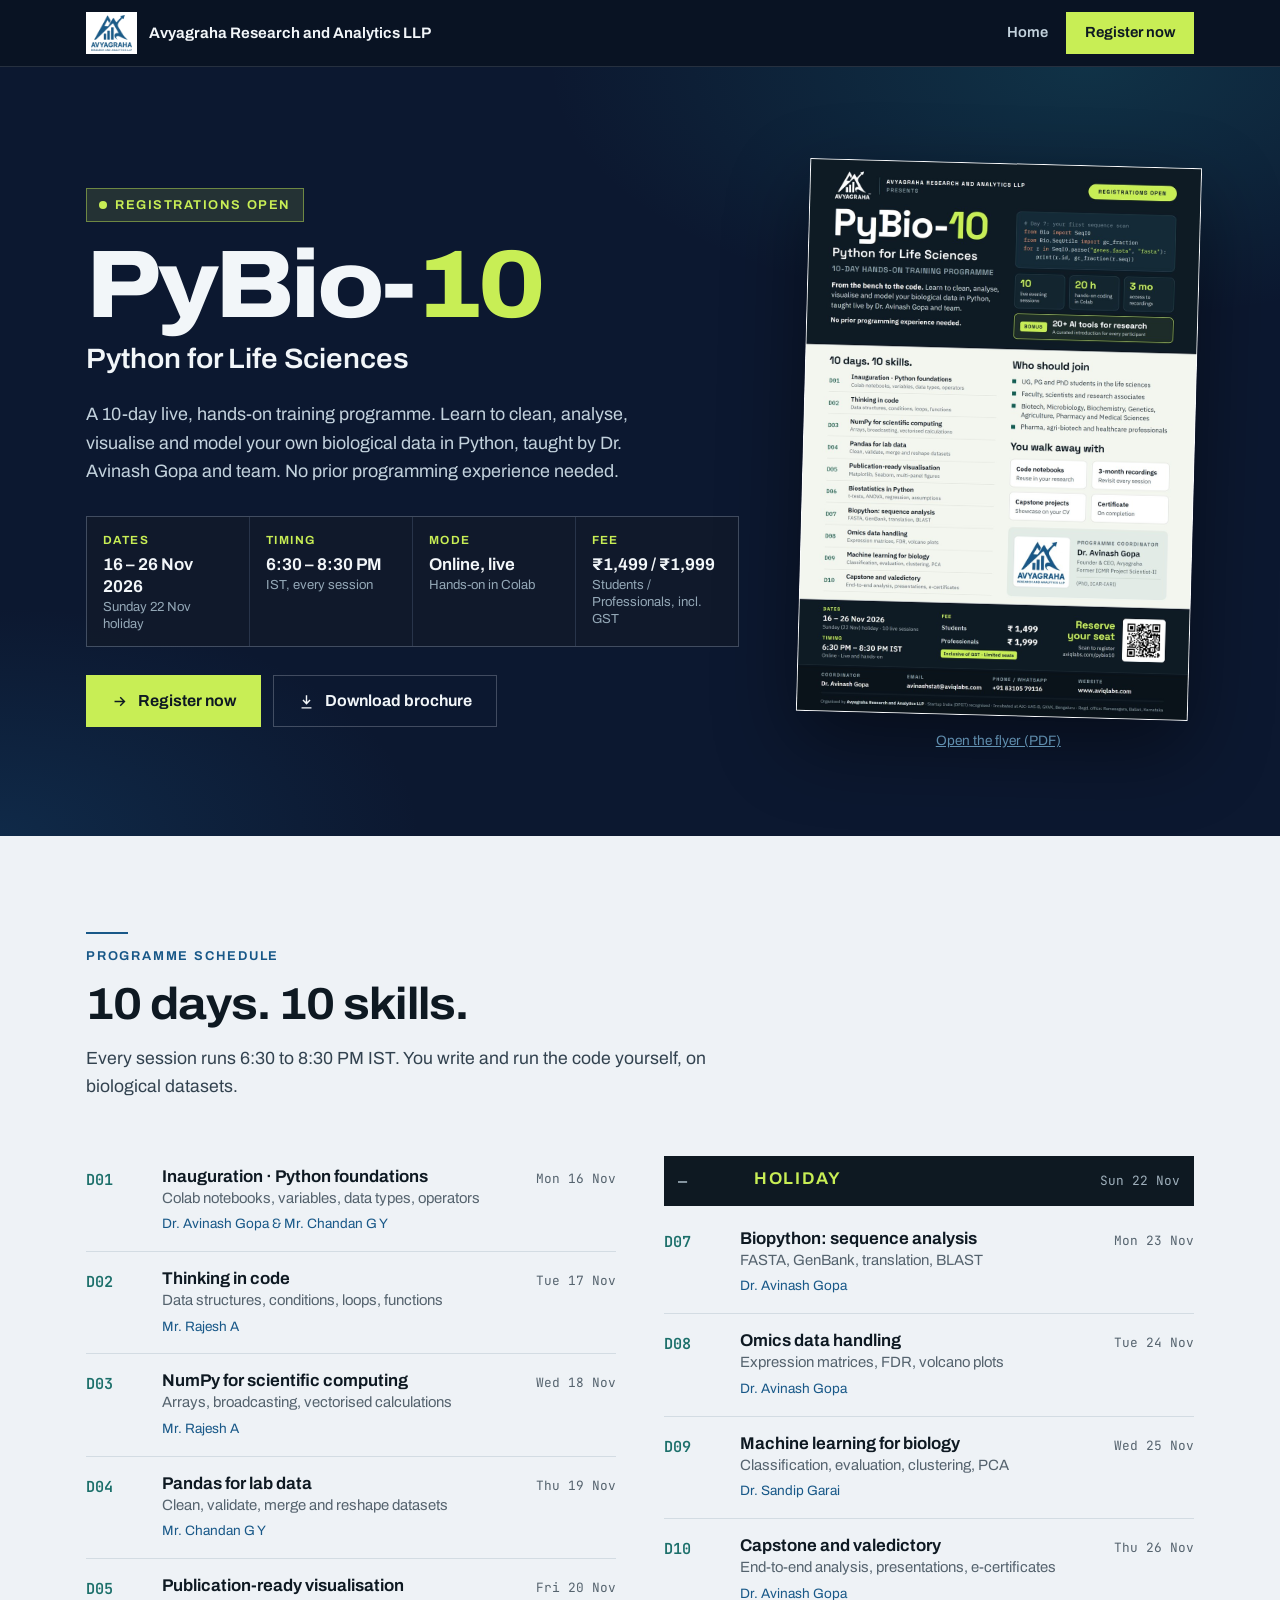
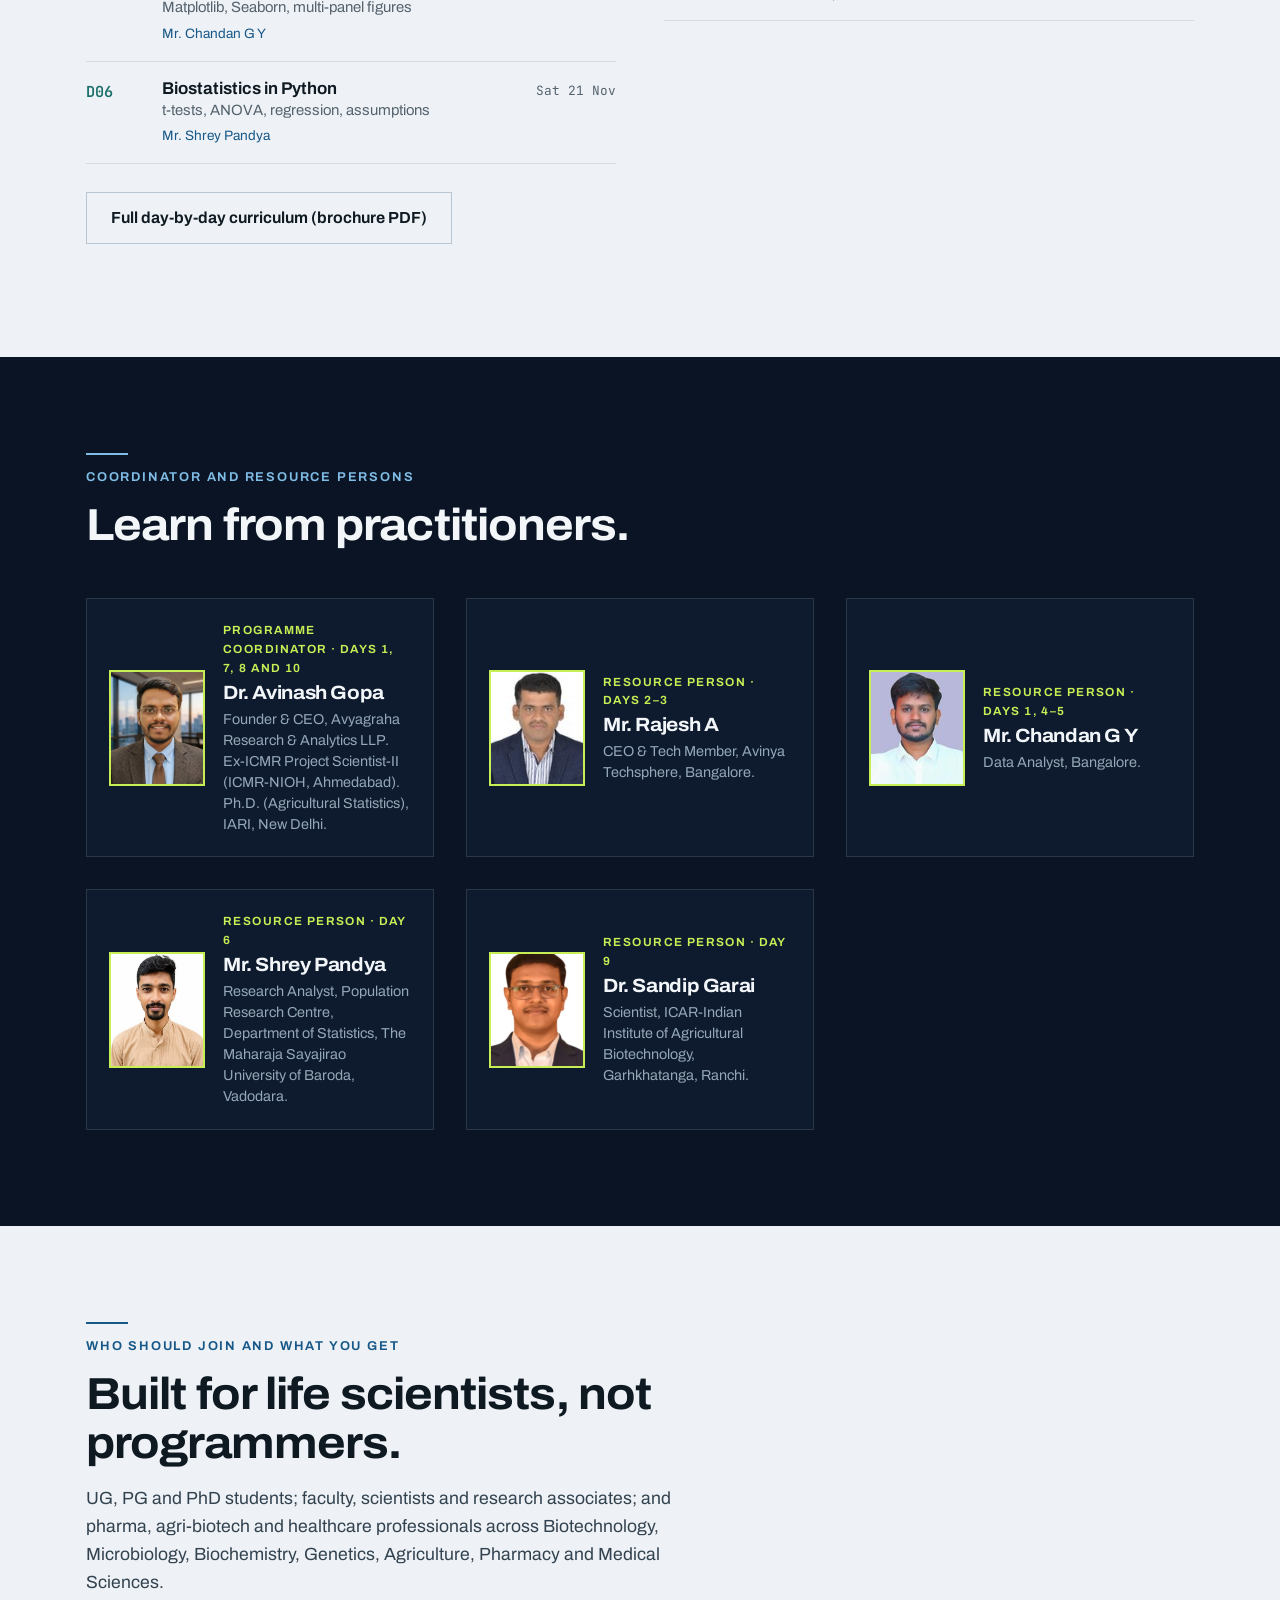
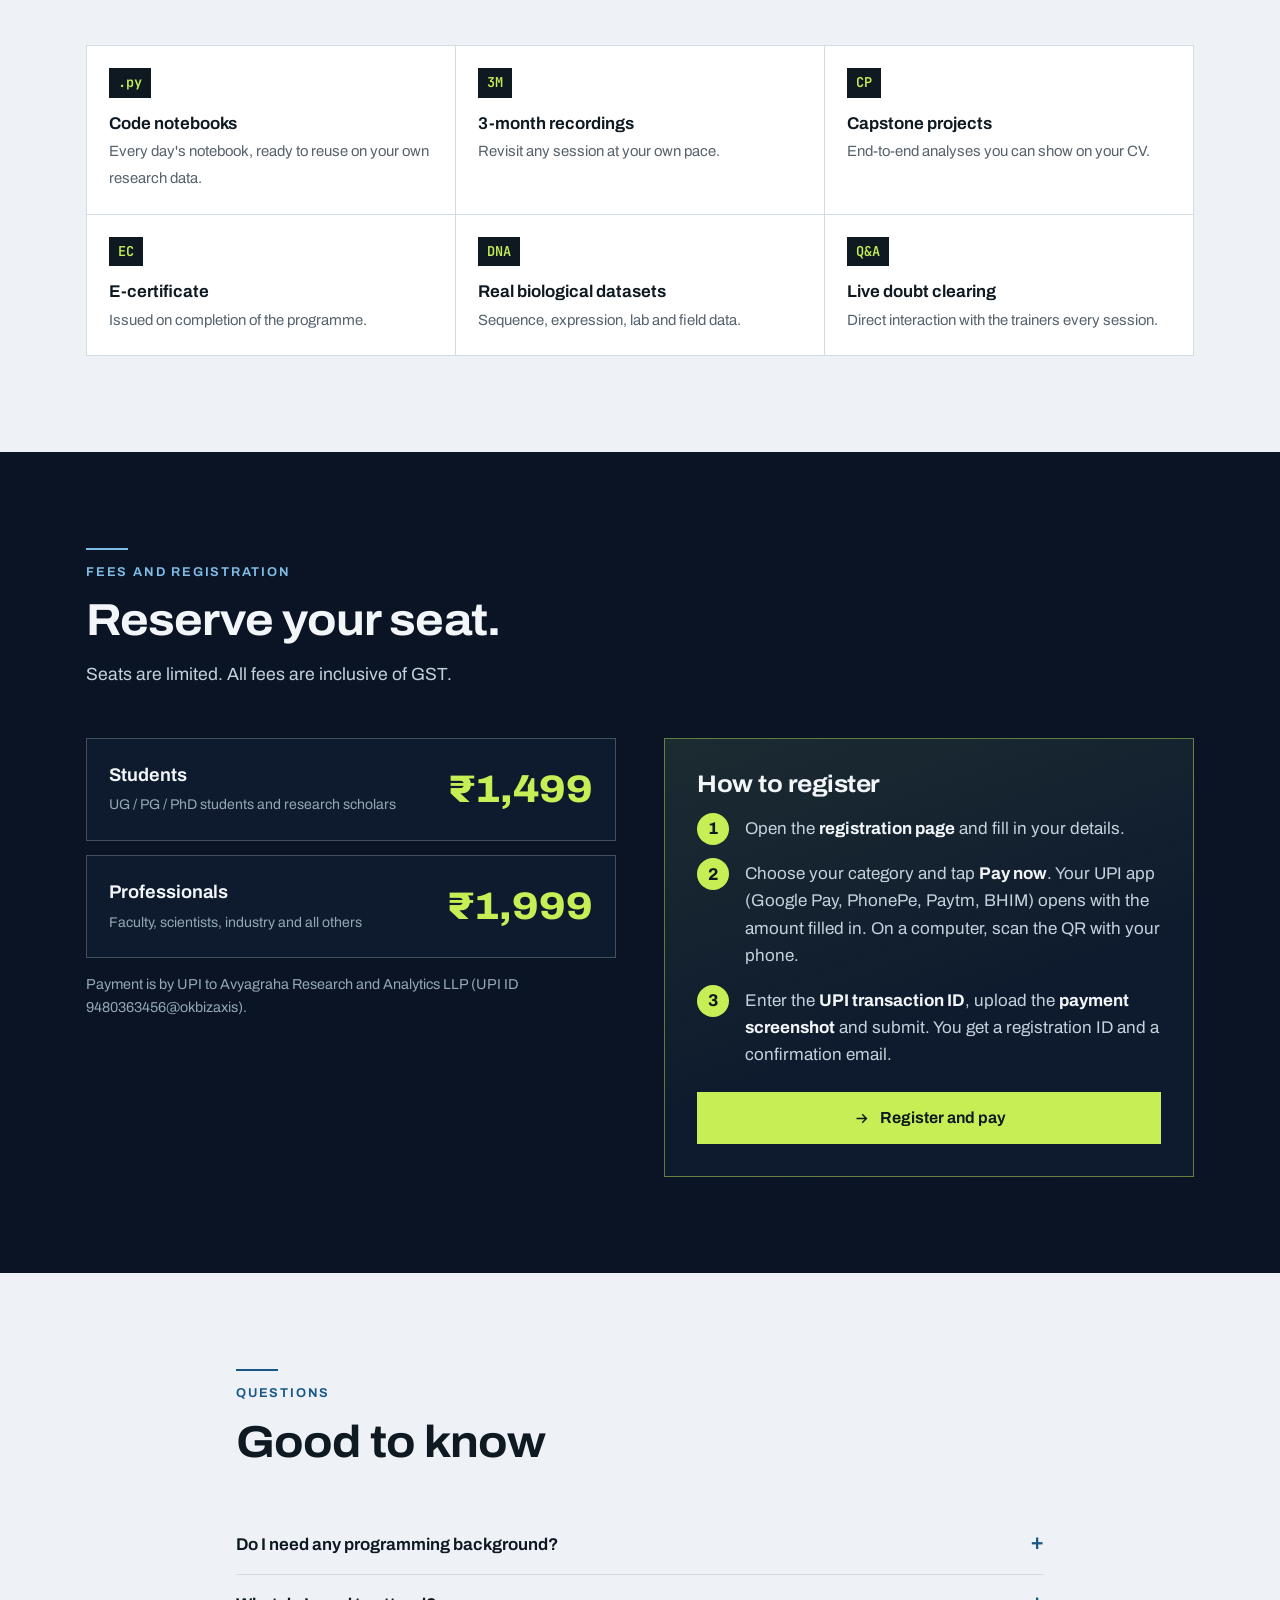
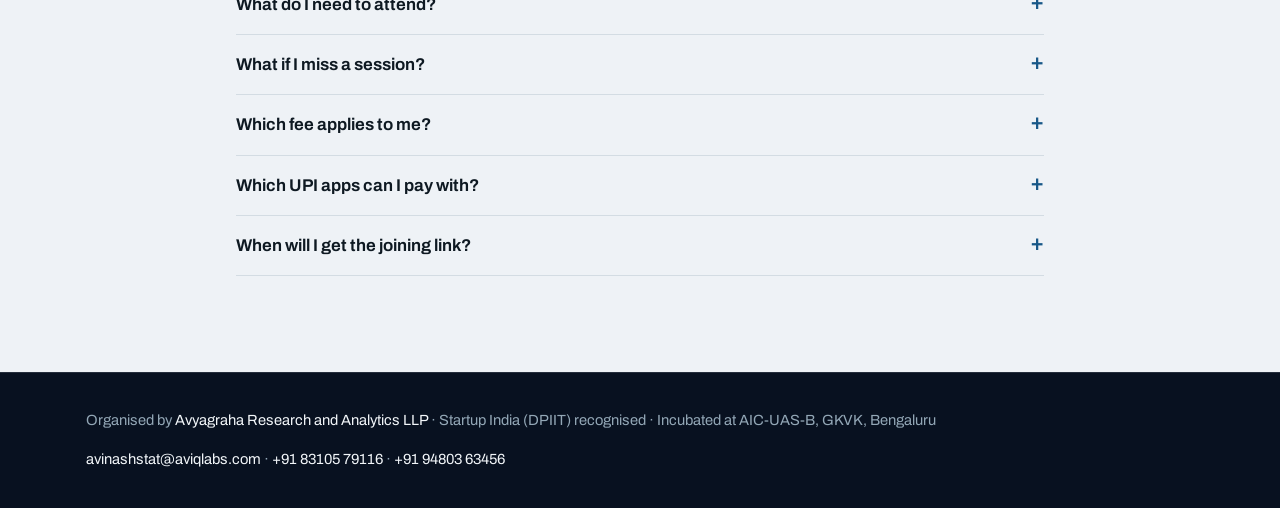
==== pybio10/index.html @ b47d22b4 "PyBio-10: Day 6 Shrey Pandya and Day 9 Sandip Garai as sole resource persons Co-Authored-By: Claude " ====
<!DOCTYPE html>
<html lang="en">
<head>
<meta charset="UTF-8">
<meta name="viewport" content="width=device-width, initial-scale=1.0">
<title>PyBio-10: Python for Life Sciences | Avyagraha Research and Analytics LLP</title>
<meta name="description" content="PyBio-10: a 10-day live, hands-on online training in Python for life sciences. 16 to 26 November 2026, 6:30 to 8:30 PM IST. Students Rs. 1,499, professionals Rs. 1,999, inclusive of GST.">
<link rel="canonical" href="https://aviqlabs.com/pybio10/">
<meta property="og:type" content="website">
<meta property="og:url" content="https://aviqlabs.com/pybio10/">
<meta property="og:title" content="PyBio-10: Python for Life Sciences, 16 to 26 Nov 2026">
<meta property="og:description" content="10-day live, hands-on Python training for life scientists. No prior coding needed. Registrations open.">
<meta property="og:image" content="https://aviqlabs.com/images/pybio10-brochure.jpg">
<meta name="twitter:card" content="summary_large_image">
<meta name="theme-color" content="#0A1424">
<link rel="icon" href="../images/img01.png" type="image/png">
<link rel="preconnect" href="https://fonts.googleapis.com">
<link rel="preconnect" href="https://fonts.gstatic.com" crossorigin>
<link href="https://fonts.googleapis.com/css2?family=Archivo:wdth,wght@62..125,100..900&family=JetBrains+Mono:wght@400;600&display=swap" rel="stylesheet">
<script type="application/ld+json">
{"@context":"https://schema.org","@type":"Course","name":"PyBio-10: Python for Life Sciences",
"description":"10-day live, hands-on online training in Python for life sciences: NumPy, Pandas, plotting, biostatistics, Biopython, omics data and machine learning.",
"provider":{"@type":"Organization","name":"Avyagraha Research and Analytics LLP","sameAs":"https://aviqlabs.com/"},
"hasCourseInstance":{"@type":"CourseInstance","courseMode":"online","startDate":"2026-11-16","endDate":"2026-11-26",
"offers":[{"@type":"Offer","name":"Students","price":"1499","priceCurrency":"INR"},{"@type":"Offer","name":"Professionals","price":"1999","priceCurrency":"INR"}]}}
</script>
<style>
:root{
  --bg:#0A1424;--raised:#0E1B2E;--band:#081120;--deep:#0C1830;
  --fg:#F2F6F9;--body:#C3D2DD;--muted:#93A7B6;
  --lift:#EEF2F6;--on-lift:#0E1922;--on-lift-body:#32424F;--on-lift-muted:#55636E;
  --accent:#7FBCE6;--solid:#185888;--solid-hi:#2277B4;
  --lime:#C8EE55;--cy:#5ECFCE;
  --rule:rgba(232,239,244,.13);--rule-strong:rgba(232,239,244,.24);
  --font:'Archivo',system-ui,-apple-system,'Segoe UI',sans-serif;
  --mono:'JetBrains Mono',ui-monospace,Consolas,monospace;
  --maxw:1160px;--gutter:clamp(16px,3vw,26px);
}
*{box-sizing:border-box}
html{scroll-behavior:smooth;-webkit-text-size-adjust:100%}
body{margin:0;background:var(--bg);color:var(--body);font-family:var(--font);font-size:1.0625rem;line-height:1.6;overflow-x:hidden}
img{max-width:100%;height:auto;display:block}
.hero-grid>*,.reg-grid>*,.sched>*,.people>*,.take>*{min-width:0}
a{color:var(--accent)}
h1,h2,h3{color:var(--fg);margin:0;font-variation-settings:'wdth' 108,'wght' 700;letter-spacing:-.02em;line-height:1.1}
.wrap{max-width:var(--maxw);margin:0 auto;padding:0 var(--gutter)}
.kick{display:block;position:relative;padding-top:14px;margin-bottom:14px;font-size:.8rem;letter-spacing:.14em;text-transform:uppercase;color:var(--accent);font-variation-settings:'wdth' 100,'wght' 650}
.kick::before{content:"";position:absolute;left:0;top:0;width:42px;height:2px;background:var(--accent)}
.btn{display:inline-flex;align-items:center;justify-content:center;gap:10px;min-height:48px;padding:12px 24px;border:1.5px solid transparent;font:inherit;font-size:1rem;font-variation-settings:'wdth' 100,'wght' 650;text-decoration:none;cursor:pointer;transition:background .18s,border-color .18s,transform .16s}
.btn:active{transform:scale(.98)}
.btn svg{width:17px;height:17px;flex:none}
.btn-reg{background:var(--lime);color:#0E1922;border-color:var(--lime)}
.btn-reg:hover{background:#d8f77a;border-color:#d8f77a}
.btn-line{border-color:var(--rule-strong);color:var(--fg);background:transparent}
.btn-line:hover{border-color:var(--fg);background:var(--band)}
.lift .btn-line{border-color:#B9C6D1;color:var(--on-lift)}
.lift .btn-line:hover{border-color:var(--on-lift);background:#fff}

/* header */
header.site{position:sticky;top:0;z-index:20;background:rgba(10,20,36,.92);backdrop-filter:blur(10px);border-bottom:1px solid var(--rule)}
.nav{display:flex;align-items:center;justify-content:space-between;gap:16px;min-height:66px}
.brand{display:flex;align-items:center;gap:12px;text-decoration:none;color:var(--fg);font-variation-settings:'wdth' 100,'wght' 650;font-size:.95rem}
.brand img{height:42px;width:auto;background:#fff;padding:3px 5px}
.brand span{display:none}
@media(min-width:640px){.brand span{display:inline}}
.nav .btn{min-height:40px;padding:8px 18px;font-size:.92rem}
.hdr-r{display:flex;align-items:center;gap:18px}
.home{color:var(--body);text-decoration:none;font-size:.92rem;font-variation-settings:'wght' 600;padding:10px 0}
.home:hover{color:var(--fg)}

/* hero */
.hero{position:relative;padding:clamp(48px,8vw,96px) 0 clamp(48px,7vw,84px);background:
  radial-gradient(900px 420px at 85% 0%,rgba(30,143,151,.22),transparent 60%),
  radial-gradient(700px 380px at 0% 100%,rgba(24,88,136,.28),transparent 60%),var(--deep);overflow:hidden}
.hero-grid{display:grid;grid-template-columns:1.25fr .75fr;gap:clamp(28px,5vw,64px);align-items:center}
.badge{display:inline-flex;align-items:center;gap:8px;background:rgba(200,238,85,.12);border:1px solid rgba(200,238,85,.45);color:var(--lime);font-size:.8rem;letter-spacing:.12em;text-transform:uppercase;padding:6px 12px;font-variation-settings:'wdth' 100,'wght' 650}
.badge i{width:8px;height:8px;border-radius:50%;background:var(--lime);box-shadow:0 0 0 0 rgba(200,238,85,.6);animation:pulse 2s infinite}
@keyframes pulse{70%{box-shadow:0 0 0 10px rgba(200,238,85,0)}100%{box-shadow:0 0 0 0 rgba(200,238,85,0)}}
.hero h1{font-size:clamp(3rem,9vw,6rem);margin:18px 0 6px;font-variation-settings:'wdth' 112,'wght' 800;letter-spacing:-.035em;line-height:.95}
.hero h1 span{color:var(--lime)}
.hero .sub{font-size:clamp(1.3rem,2.6vw,1.75rem);color:var(--fg);font-variation-settings:'wdth' 104,'wght' 600}
.hero .lead{max-width:56ch;margin:18px 0 0;font-size:1.12rem}
.facts{display:grid;grid-template-columns:repeat(4,minmax(0,1fr));gap:1px;background:var(--rule);border:1px solid var(--rule);margin:30px 0 28px}
.facts div{background:rgba(8,17,32,.75);padding:14px 16px}
.facts dt{font-size:.74rem;letter-spacing:.12em;text-transform:uppercase;color:var(--lime);font-variation-settings:'wdth' 100,'wght' 650}
.facts dd{margin:4px 0 0;color:var(--fg);font-variation-settings:'wdth' 100,'wght' 650;line-height:1.3}
.facts small{display:block;color:var(--muted);font-size:.82rem;font-variation-settings:'wght' 400}
.cta{display:flex;flex-wrap:wrap;gap:12px}
.flyer{border:1px solid var(--rule-strong);box-shadow:0 30px 80px rgba(0,0,0,.45);transform:rotate(1.5deg);background:#fff}
.flyer-cap{margin-top:14px;text-align:center;font-size:.85rem;color:var(--muted)}
.flyer-cap a{color:var(--accent)}

/* sections */
.sec{padding:clamp(56px,8vw,96px) 0}
.sec-head{max-width:62ch;margin-bottom:clamp(28px,4vw,48px)}
.sec-head h2{font-size:clamp(1.9rem,4vw,2.8rem)}
.sec-head p{margin:16px 0 0;font-size:1.1rem}
.lift{background:var(--lift);color:var(--on-lift-body)}
.lift h2,.lift h3{color:var(--on-lift)}
.lift .kick{color:#185888}.lift .kick::before{background:#185888}

/* schedule */
.sched{display:grid;grid-template-columns:repeat(2,minmax(0,1fr));gap:0 clamp(20px,4vw,48px)}
.day{display:grid;grid-template-columns:62px 1fr auto;gap:14px;align-items:start;padding:16px 0;border-bottom:1px solid #D3DCE3}
.day .d{font-family:var(--mono);font-weight:600;color:#1B6F6A;font-size:.95rem;padding-top:2px}
.day b{display:block;color:var(--on-lift);font-variation-settings:'wdth' 100,'wght' 650;line-height:1.3}
.day span{display:block;font-size:.93rem;color:var(--on-lift-muted);line-height:1.45}
.day em{font-style:normal;font-size:.85rem;color:#185888;margin-top:4px;display:block}
.day time{font-family:var(--mono);font-size:.8rem;color:var(--on-lift-muted);white-space:nowrap;padding-top:3px}
.day.hol{grid-template-columns:62px 1fr auto;background:var(--on-lift);color:#fff;padding:12px 14px;border:0;margin:6px 0}
.day.hol b{color:var(--lime);letter-spacing:.1em}
.day.hol .d,.day.hol time{color:#9fb0bc}

/* trainers */
.people{display:grid;grid-template-columns:repeat(3,minmax(0,1fr));gap:clamp(18px,3vw,32px)}
.person{background:var(--raised);border:1px solid var(--rule);padding:22px;display:grid;grid-template-columns:96px 1fr;gap:18px;align-items:center}
.person img{width:96px;height:116px !important;object-fit:cover;border:2px solid var(--lime)}
.person .role{font-size:.74rem;letter-spacing:.12em;text-transform:uppercase;color:var(--lime);font-variation-settings:'wdth' 100,'wght' 650}
.person h3{font-size:1.2rem;margin:4px 0 6px}
.person p{margin:0;font-size:.9rem;color:var(--muted);line-height:1.45}

/* outcomes */
.take{display:grid;grid-template-columns:repeat(3,minmax(0,1fr));gap:1px;background:#D3DCE3;border:1px solid #D3DCE3}
.tk{background:#fff;padding:22px}
.tk .ic{font-family:var(--mono);font-weight:600;font-size:.85rem;color:var(--lime);background:var(--on-lift);display:inline-block;padding:4px 9px;margin-bottom:12px}
.tk b{display:block;color:var(--on-lift);font-variation-settings:'wdth' 100,'wght' 650}
.tk span{font-size:.93rem;color:var(--on-lift-muted)}

/* fees + register */
.reg-grid{display:grid;grid-template-columns:1fr 1fr;gap:clamp(24px,4vw,48px);align-items:start}
.fee{display:flex;justify-content:space-between;align-items:center;gap:16px;border:1px solid var(--rule-strong);background:var(--raised);padding:20px 22px;margin-bottom:14px}
.fee b{display:block;color:var(--fg);font-size:1.15rem;font-variation-settings:'wdth' 100,'wght' 650}
.fee small{color:var(--muted);font-size:.88rem}
.fee .amt{font-size:clamp(1.8rem,4vw,2.4rem);color:var(--lime);font-variation-settings:'wdth' 110,'wght' 800;white-space:nowrap}
.note{font-size:.9rem;color:var(--muted)}
ol.steps{list-style:none;counter-reset:s;margin:0;padding:0}
ol.steps li{counter-increment:s;position:relative;padding:0 0 18px 48px;color:var(--body)}
ol.steps li::before{content:counter(s);position:absolute;left:0;top:-2px;width:32px;height:32px;border-radius:50%;background:var(--lime);color:#0E1922;display:flex;align-items:center;justify-content:center;font-variation-settings:'wdth' 100,'wght' 750}
ol.steps b{color:var(--fg)}
.reg-box{border:1px solid rgba(200,238,85,.45);background:linear-gradient(160deg,rgba(200,238,85,.08),transparent 60%),var(--raised);padding:clamp(22px,3vw,32px)}
.reg-box h3{font-size:1.5rem;margin-bottom:18px}
.reg-box .btn{width:100%;margin-top:6px}

/* faq */
.faq details{border-bottom:1px solid #D3DCE3;padding:16px 0}
.faq summary{cursor:pointer;color:var(--on-lift);font-variation-settings:'wdth' 100,'wght' 650;list-style:none;display:flex;justify-content:space-between;gap:16px}
.faq summary::after{content:"+";font-size:1.4rem;line-height:1;color:#185888}
.faq details[open] summary::after{content:"–"}
.faq p{margin:10px 0 0}

/* footer */
footer{background:var(--band);border-top:1px solid var(--rule);padding:36px 0;font-size:.92rem;color:var(--muted)}
.foot{display:flex;flex-wrap:wrap;justify-content:space-between;gap:16px}
footer a{color:var(--fg);text-decoration:none}

/* sticky mobile register bar */
.mbar{position:fixed;left:0;right:0;bottom:0;z-index:30;display:none;padding:10px 16px calc(10px + env(safe-area-inset-bottom));background:rgba(8,17,32,.96);border-top:1px solid var(--rule)}
.mbar .btn{width:100%}

@media(max-width:900px){
  .hero-grid,.reg-grid{grid-template-columns:1fr}
  .flyer{max-width:340px;margin:0 auto;transform:none}
  .facts{grid-template-columns:repeat(2,minmax(0,1fr))}
  .sched{grid-template-columns:1fr}
  .people{grid-template-columns:1fr}
  .take{grid-template-columns:1fr 1fr}
  .mbar{display:block}
  body{padding-bottom:76px}
}
@media(max-width:520px){
  .take{grid-template-columns:1fr}
  .day{grid-template-columns:48px 1fr}
  .day time{grid-column:2;padding-top:0}
  .person{grid-template-columns:80px 1fr}
  .person img{width:80px;height:96px !important}
  .nav .btn{display:none}
}
@media(prefers-reduced-motion:reduce){.badge i{animation:none}html{scroll-behavior:auto}}
</style>
</head>
<body>

<header class="site">
  <div class="wrap nav">
    <a class="brand" href="../"><img src="../images/img01.png" width="204" height="180" alt="Avyagraha logo"><span>Avyagraha Research and Analytics LLP</span></a>
    <div class="hdr-r"><a class="home" href="../">Home</a><a class="btn btn-reg" href="register/">Register now</a></div>
  </div>
</header>

<main>
<section class="hero">
  <div class="wrap hero-grid">
    <div>
      <span class="badge"><i></i>Registrations open</span>
      <h1>PyBio-<span>10</span></h1>
      <div class="sub">Python for Life Sciences</div>
      <p class="lead">A 10-day live, hands-on training programme. Learn to clean, analyse, visualise and model your own biological data in Python, taught by Dr. Avinash Gopa and team. No prior programming experience needed.</p>
      <dl class="facts">
        <div><dt>Dates</dt><dd>16 – 26 Nov 2026<small>Sunday 22 Nov holiday</small></dd></div>
        <div><dt>Timing</dt><dd>6:30 – 8:30 PM<small>IST, every session</small></dd></div>
        <div><dt>Mode</dt><dd>Online, live<small>Hands-on in Colab</small></dd></div>
        <div><dt>Fee</dt><dd>₹1,499 / ₹1,999<small>Students / Professionals, incl. GST</small></dd></div>
      </dl>
      <div class="cta">
        <a class="btn btn-reg" href="register/"><svg viewBox="0 0 24 24" fill="none" stroke="currentColor" stroke-width="2"><path d="M5 12h14M13 6l6 6-6 6"/></svg>Register now</a>
        <a class="btn btn-line" href="PyBio-10-Brochure.pdf" download="PyBio-10-Brochure.pdf" type="application/pdf"><svg viewBox="0 0 24 24" fill="none" stroke="currentColor" stroke-width="2"><path d="M12 3v12M7 10l5 5 5-5M5 21h14"/></svg>Download brochure</a>
      </div>
    </div>
    <div>
      <a href="PyBio-10-Flyer.pdf" target="_blank" rel="noopener"><img class="flyer" src="flyer.jpg" width="1000" height="1414" alt="PyBio-10 flyer: Python for Life Sciences, 16 to 26 November 2026"></a>
      <div class="flyer-cap"><a href="PyBio-10-Flyer.pdf" target="_blank" rel="noopener">Open the flyer (PDF)</a></div>
    </div>
  </div>
</section>

<section class="sec lift" id="schedule">
  <div class="wrap">
    <div class="sec-head">
      <span class="kick">Programme schedule</span>
      <h2>10 days. 10 skills.</h2>
      <p>Every session runs 6:30 to 8:30 PM IST. You write and run the code yourself, on biological datasets.</p>
    </div>
    <div class="sched">
      <div>
        <div class="day"><div class="d">D01</div><div><b>Inauguration · Python foundations</b><span>Colab notebooks, variables, data types, operators</span><em>Dr. Avinash Gopa &amp; Mr. Chandan G Y</em></div><time>Mon 16 Nov</time></div>
        <div class="day"><div class="d">D02</div><div><b>Thinking in code</b><span>Data structures, conditions, loops, functions</span><em>Mr. Rajesh A</em></div><time>Tue 17 Nov</time></div>
        <div class="day"><div class="d">D03</div><div><b>NumPy for scientific computing</b><span>Arrays, broadcasting, vectorised calculations</span><em>Mr. Rajesh A</em></div><time>Wed 18 Nov</time></div>
        <div class="day"><div class="d">D04</div><div><b>Pandas for lab data</b><span>Clean, validate, merge and reshape datasets</span><em>Mr. Chandan G Y</em></div><time>Thu 19 Nov</time></div>
        <div class="day"><div class="d">D05</div><div><b>Publication-ready visualisation</b><span>Matplotlib, Seaborn, multi-panel figures</span><em>Mr. Chandan G Y</em></div><time>Fri 20 Nov</time></div>
        <div class="day"><div class="d">D06</div><div><b>Biostatistics in Python</b><span>t-tests, ANOVA, regression, assumptions</span><em>Mr. Shrey Pandya</em></div><time>Sat 21 Nov</time></div>
      </div>
      <div>
        <div class="day hol"><div class="d">—</div><div><b>HOLIDAY</b></div><time>Sun 22 Nov</time></div>
        <div class="day"><div class="d">D07</div><div><b>Biopython: sequence analysis</b><span>FASTA, GenBank, translation, BLAST</span><em>Dr. Avinash Gopa</em></div><time>Mon 23 Nov</time></div>
        <div class="day"><div class="d">D08</div><div><b>Omics data handling</b><span>Expression matrices, FDR, volcano plots</span><em>Dr. Avinash Gopa</em></div><time>Tue 24 Nov</time></div>
        <div class="day"><div class="d">D09</div><div><b>Machine learning for biology</b><span>Classification, evaluation, clustering, PCA</span><em>Dr. Sandip Garai</em></div><time>Wed 25 Nov</time></div>
        <div class="day"><div class="d">D10</div><div><b>Capstone and valedictory</b><span>End-to-end analysis, presentations, e-certificates</span><em>Dr. Avinash Gopa</em></div><time>Thu 26 Nov</time></div>
      </div>
    </div>
    <p style="margin-top:28px"><a class="btn btn-line" href="PyBio-10-Brochure.pdf" download="PyBio-10-Brochure.pdf" type="application/pdf">Full day-by-day curriculum (brochure PDF)</a></p>
  </div>
</section>

<section class="sec" id="trainers">
  <div class="wrap">
    <div class="sec-head">
      <span class="kick">Coordinator and resource persons</span>
      <h2>Learn from practitioners.</h2>
    </div>
    <div class="people">
      <div class="person"><img src="avinash.jpg" width="360" height="420" loading="lazy" alt="Dr. Avinash Gopa"><div><div class="role">Programme coordinator · Days 1, 7, 8 and 10</div><h3>Dr. Avinash Gopa</h3><p>Founder &amp; CEO, Avyagraha Research &amp; Analytics LLP. Ex-ICMR Project Scientist-II (ICMR-NIOH, Ahmedabad). Ph.D. (Agricultural Statistics), IARI, New Delhi.</p></div></div>
      <div class="person"><img src="rajesh.jpg" width="112" height="141" loading="lazy" alt="Mr. Rajesh A"><div><div class="role">Resource person · Days 2–3</div><h3>Mr. Rajesh A</h3><p>CEO &amp; Tech Member, Avinya Techsphere, Bangalore.</p></div></div>
      <div class="person"><img src="chandan.jpg" width="145" height="181" loading="lazy" alt="Mr. Chandan G Y"><div><div class="role">Resource person · Days 1, 4–5</div><h3>Mr. Chandan G Y</h3><p>Data Analyst, Bangalore.</p></div></div>
      <div class="person"><img src="shrey.jpg" width="360" height="464" loading="lazy" alt="Mr. Shrey Pandya"><div><div class="role">Resource person · Day 6</div><h3>Mr. Shrey Pandya</h3><p>Research Analyst, Population Research Centre, Department of Statistics, The Maharaja Sayajirao University of Baroda, Vadodara.</p></div></div>
      <div class="person"><img src="sandip.jpg" width="360" height="424" loading="lazy" alt="Dr. Sandip Garai"><div><div class="role">Resource person · Day 9</div><h3>Dr. Sandip Garai</h3><p>Scientist, ICAR-Indian Institute of Agricultural Biotechnology, Garhkhatanga, Ranchi.</p></div></div>
    </div>
  </div>
</section>

<section class="sec lift" id="outcomes">
  <div class="wrap">
    <div class="sec-head">
      <span class="kick">Who should join and what you get</span>
      <h2>Built for life scientists, not programmers.</h2>
      <p>UG, PG and PhD students; faculty, scientists and research associates; and pharma, agri-biotech and healthcare professionals across Biotechnology, Microbiology, Biochemistry, Genetics, Agriculture, Pharmacy and Medical Sciences.</p>
    </div>
    <div class="take">
      <div class="tk"><div class="ic">.py</div><b>Code notebooks</b><span>Every day's notebook, ready to reuse on your own research data.</span></div>
      <div class="tk"><div class="ic">3M</div><b>3-month recordings</b><span>Revisit any session at your own pace.</span></div>
      <div class="tk"><div class="ic">CP</div><b>Capstone projects</b><span>End-to-end analyses you can show on your CV.</span></div>
      <div class="tk"><div class="ic">EC</div><b>E-certificate</b><span>Issued on completion of the programme.</span></div>
      <div class="tk"><div class="ic">DNA</div><b>Real biological datasets</b><span>Sequence, expression, lab and field data.</span></div>
      <div class="tk"><div class="ic">Q&amp;A</div><b>Live doubt clearing</b><span>Direct interaction with the trainers every session.</span></div>
    </div>
  </div>
</section>

<section class="sec" id="register">
  <div class="wrap">
    <div class="sec-head">
      <span class="kick">Fees and registration</span>
      <h2>Reserve your seat.</h2>
      <p>Seats are limited. All fees are inclusive of GST.</p>
    </div>
    <div class="reg-grid">
      <div>
        <div class="fee"><div><b>Students</b><small>UG / PG / PhD students and research scholars</small></div><div class="amt">₹1,499</div></div>
        <div class="fee"><div><b>Professionals</b><small>Faculty, scientists, industry and all others</small></div><div class="amt">₹1,999</div></div>
        <p class="note">Payment is by UPI to Avyagraha Research and Analytics LLP (UPI ID 9480363456@okbizaxis).</p>
      </div>
      <div class="reg-box">
        <h3>How to register</h3>
        <ol class="steps">
          <li>Open the <b>registration page</b> and fill in your details.</li>
          <li>Choose your category and tap <b>Pay now</b>. Your UPI app (Google Pay, PhonePe, Paytm, BHIM) opens with the amount filled in. On a computer, scan the QR with your phone.</li>
          <li>Enter the <b>UPI transaction ID</b>, upload the <b>payment screenshot</b> and submit. You get a registration ID and a confirmation email.</li>
        </ol>
        <a class="btn btn-reg" href="register/"><svg viewBox="0 0 24 24" fill="none" stroke="currentColor" stroke-width="2"><path d="M5 12h14M13 6l6 6-6 6"/></svg>Register and pay</a>
              </div>
    </div>
  </div>
</section>

<section class="sec lift faq" id="faq">
  <div class="wrap" style="max-width:860px">
    <div class="sec-head"><span class="kick">Questions</span><h2>Good to know</h2></div>
    <details><summary>Do I need any programming background?</summary><p>No. The programme starts from the very basics and everything runs in the browser through Google Colab.</p></details>
    <details><summary>What do I need to attend?</summary><p>A laptop or desktop with a stable internet connection, and a Google account for Colab notebooks.</p></details>
    <details><summary>What if I miss a session?</summary><p>All sessions are recorded. Recordings stay available for 3 months after the programme.</p></details>
    <details><summary>Which fee applies to me?</summary><p>The student fee (₹1,499) applies to UG, PG and PhD students and research scholars. Faculty, scientists, industry and all other participants pay the professional fee (₹1,999). Both include GST.</p></details>
    <details><summary>Which UPI apps can I pay with?</summary><p>Any UPI app: Google Pay, PhonePe, Paytm, BHIM or your bank's app. On a phone, the Pay now button opens the app directly; on a computer, scan the QR code with your phone. You can also pay to UPI ID 9480363456@okbizaxis.</p></details>
    <details><summary>When will I get the joining link?</summary><p>Once your payment is verified, joining details are shared by email and WhatsApp before the programme begins on 16 November 2026.</p></details>
  </div>
</section>
</main>

<footer>
  <div class="wrap foot">
    <span>Organised by <a href="../">Avyagraha Research and Analytics LLP</a> · Startup India (DPIIT) recognised · Incubated at AIC-UAS-B, GKVK, Bengaluru</span>
    <span><a href="mailto:avinashstat@aviqlabs.com">avinashstat@aviqlabs.com</a> · <a href="tel:+918310579116">+91 83105 79116</a> · <a href="tel:+919480363456">+91 94803 63456</a></span>
  </div>
</footer>

<div class="mbar"><a class="btn btn-reg" href="register/">Register now · from ₹1,499</a></div>

</body>
</html>
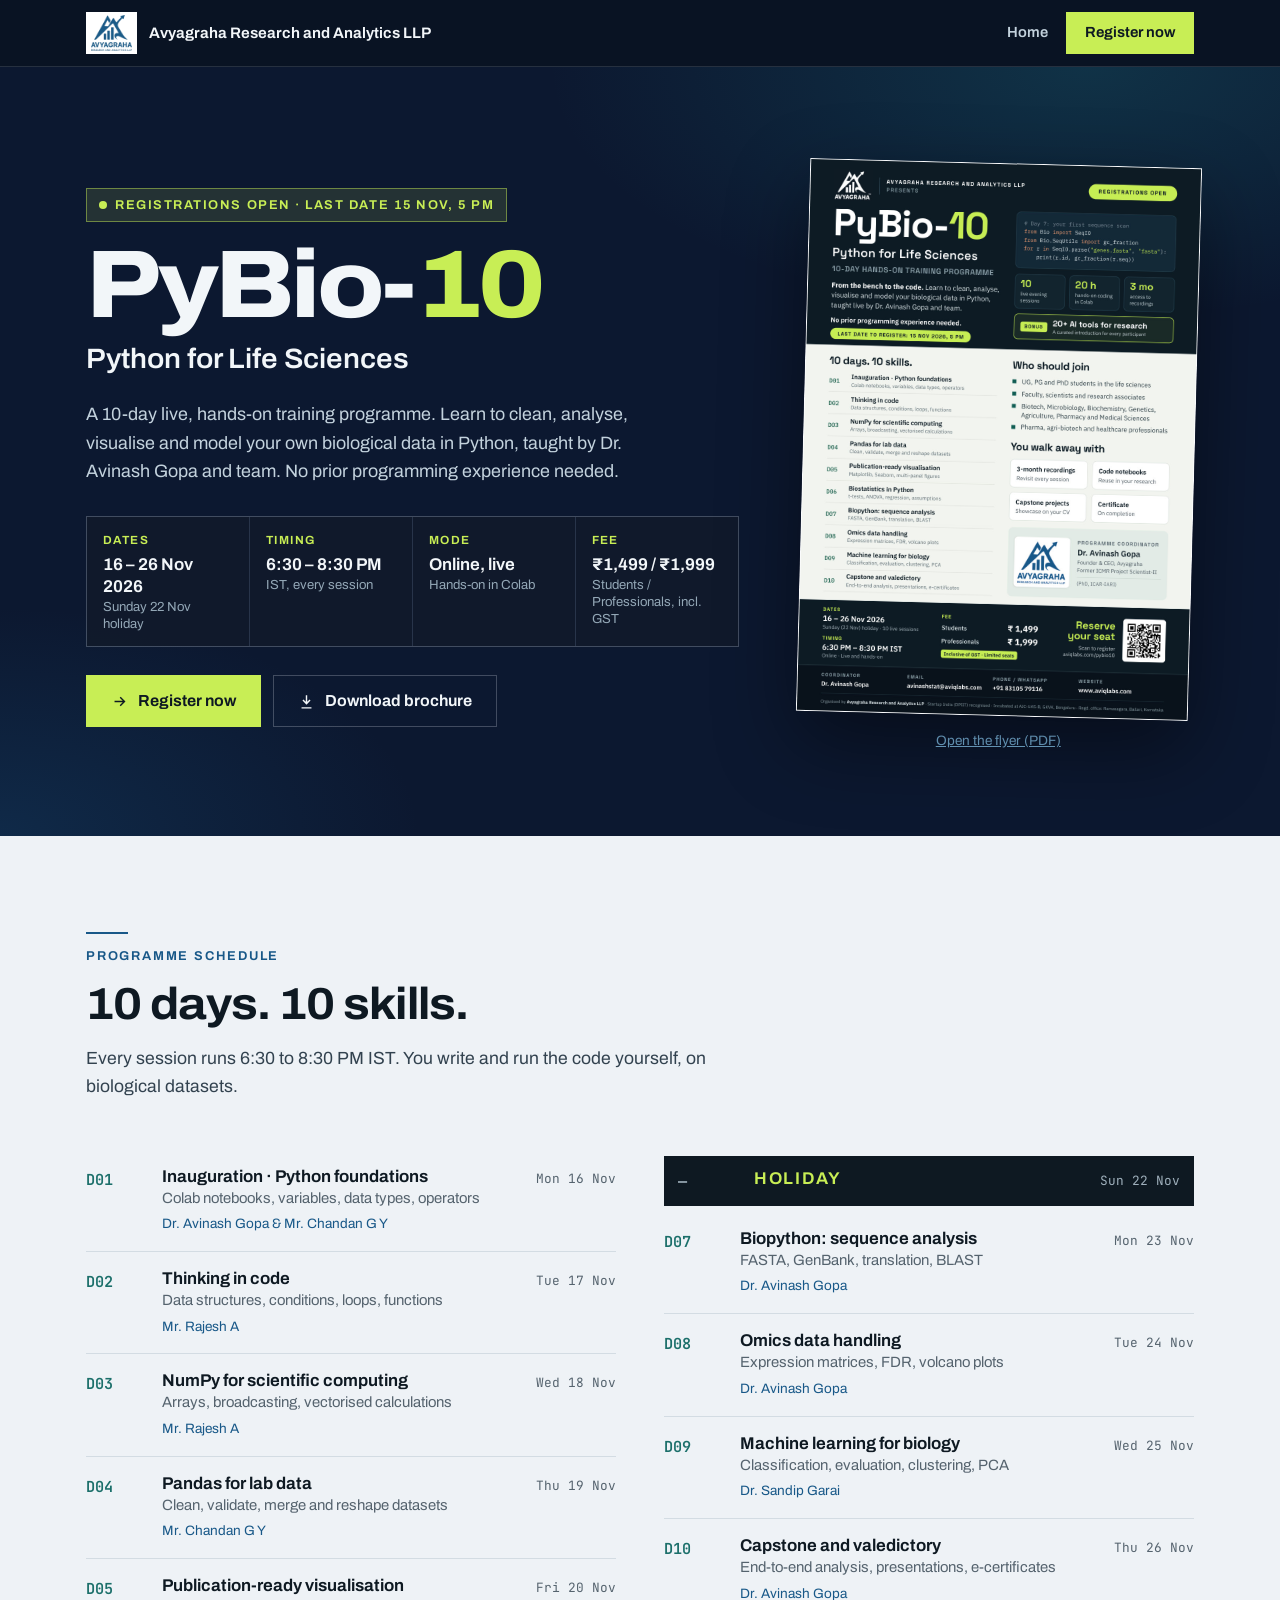
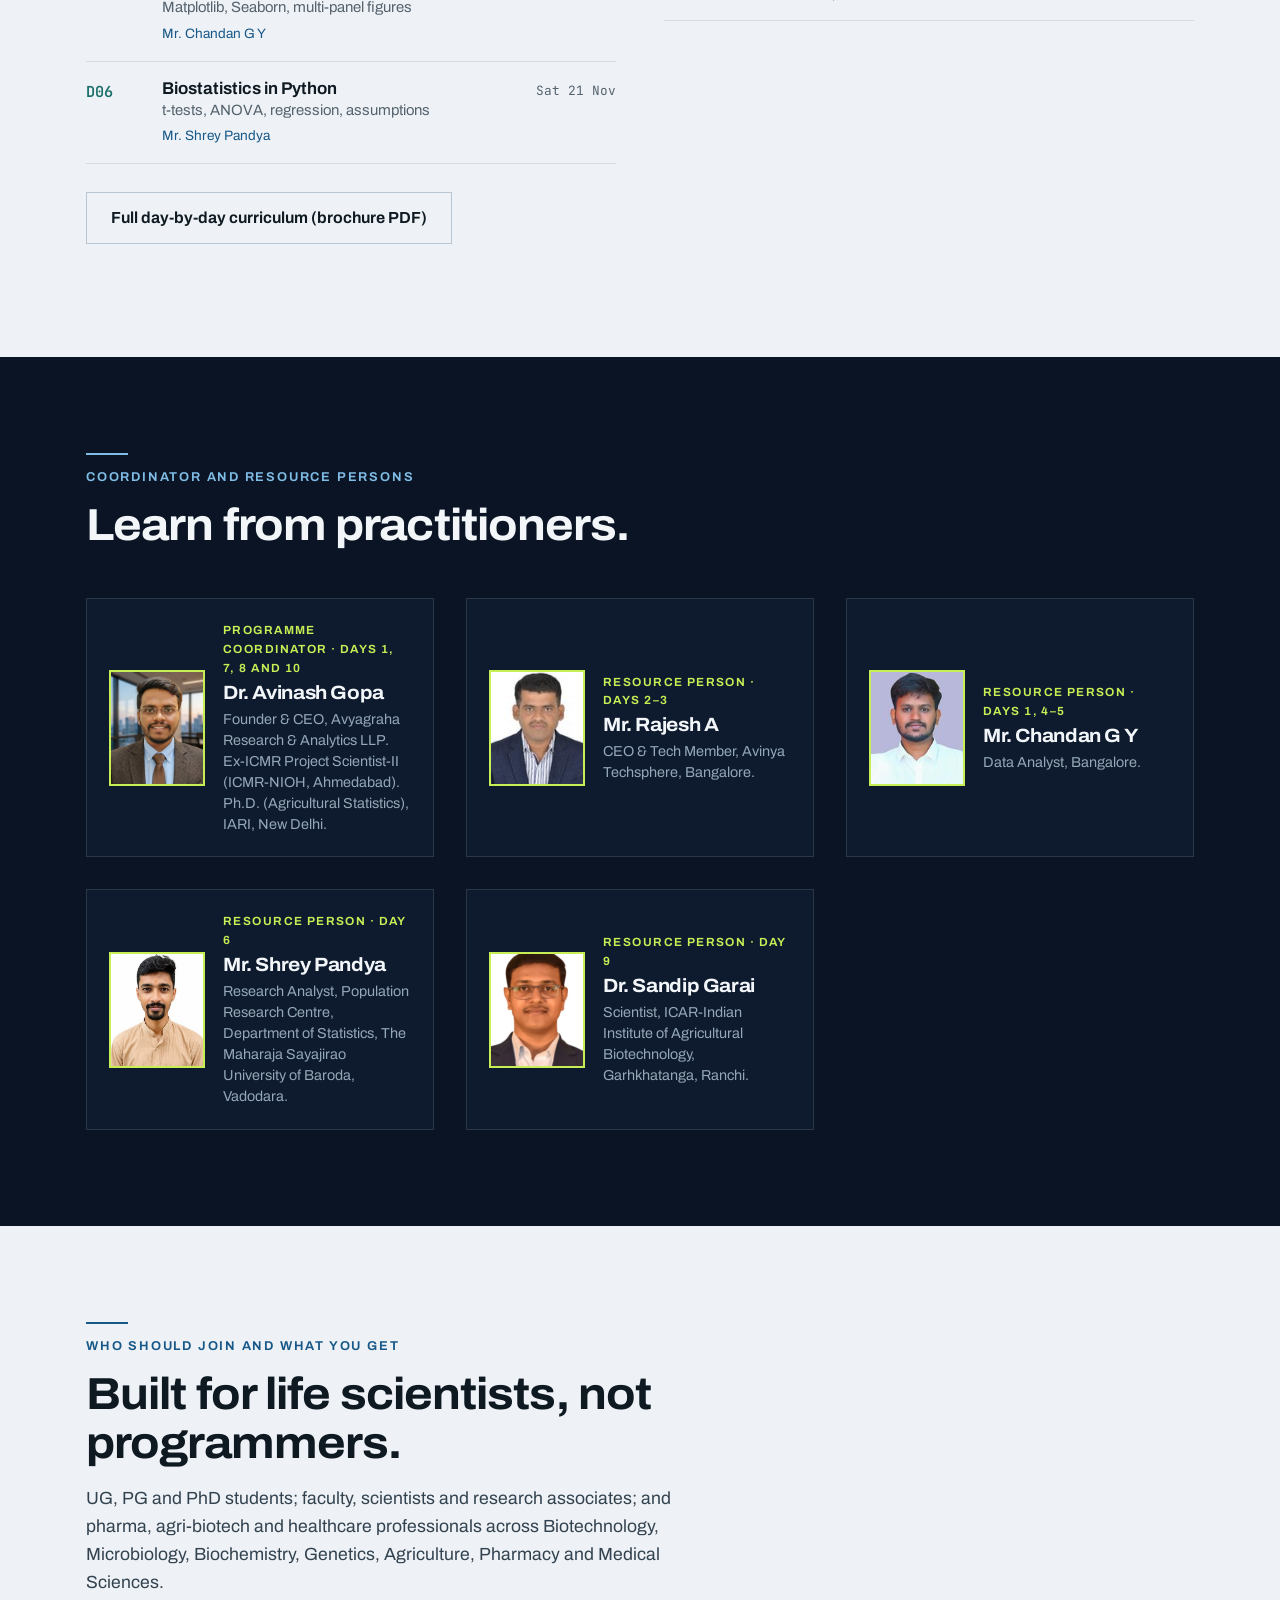
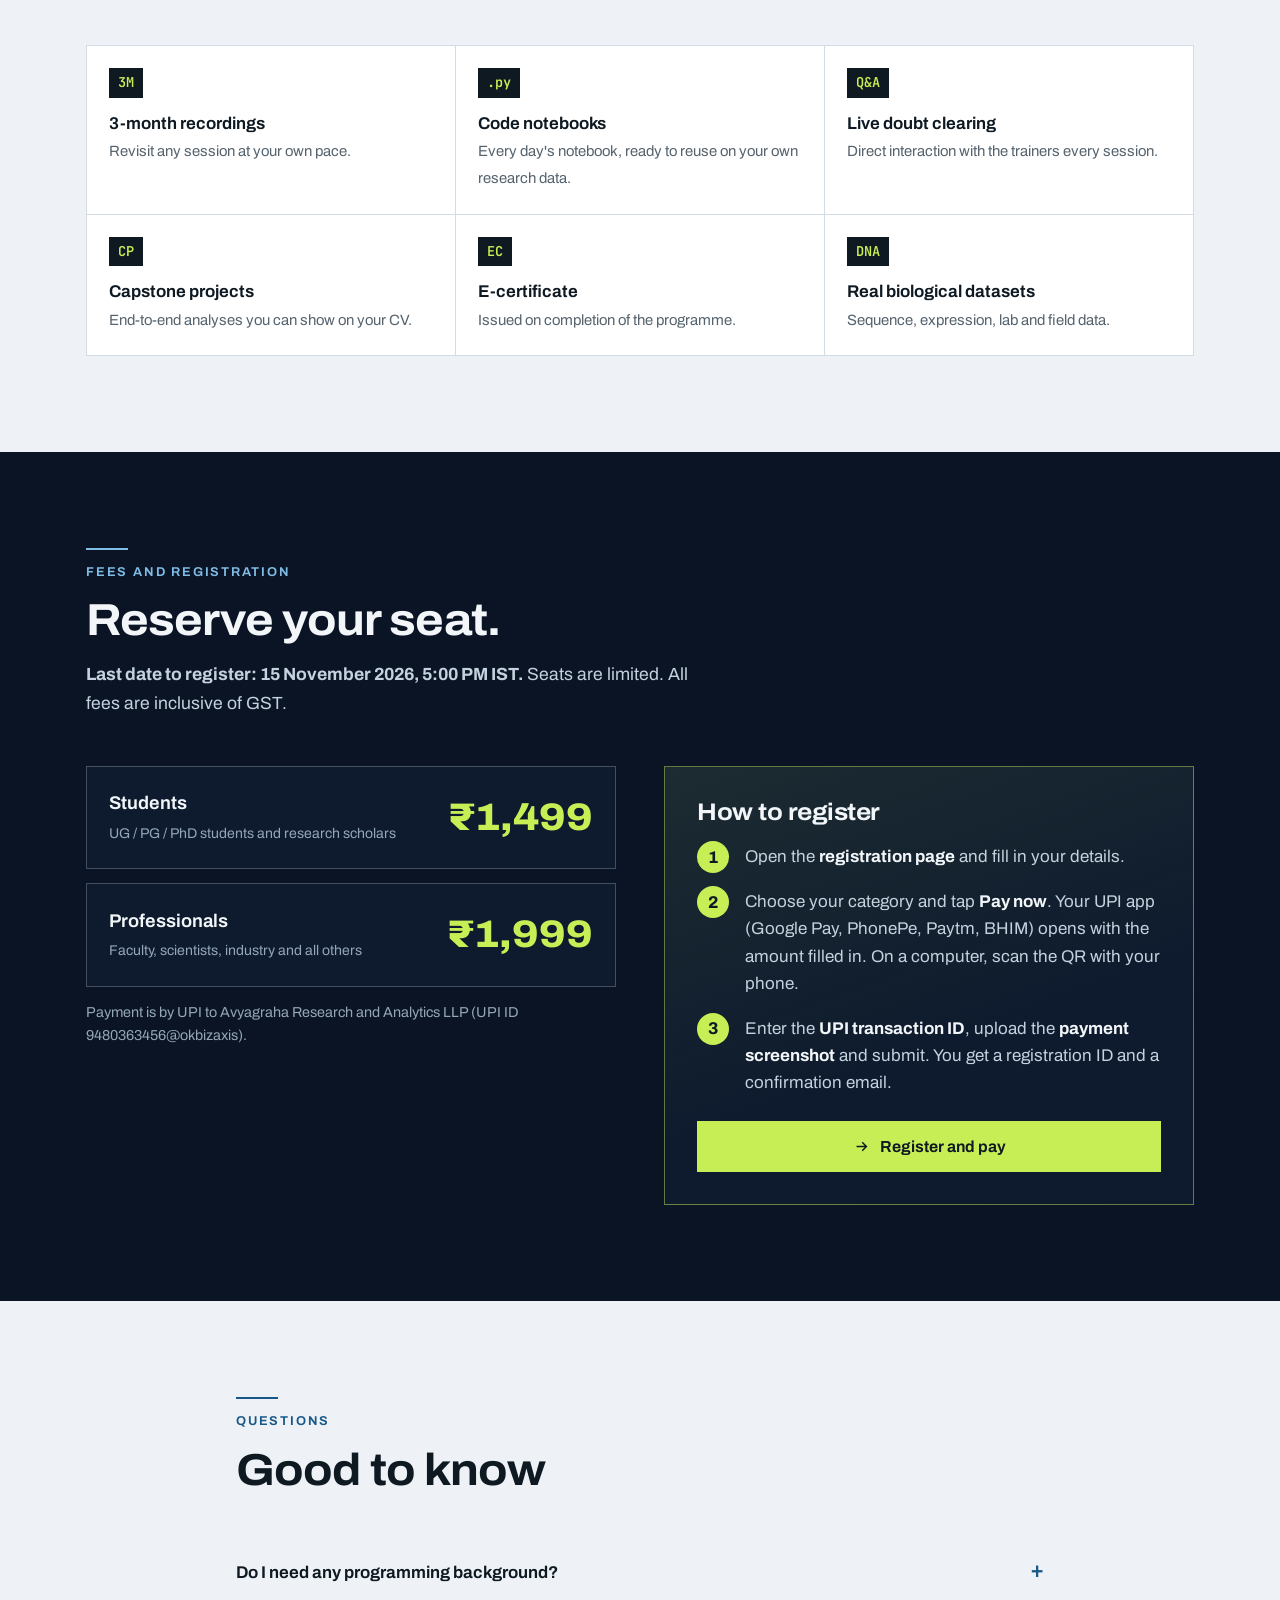
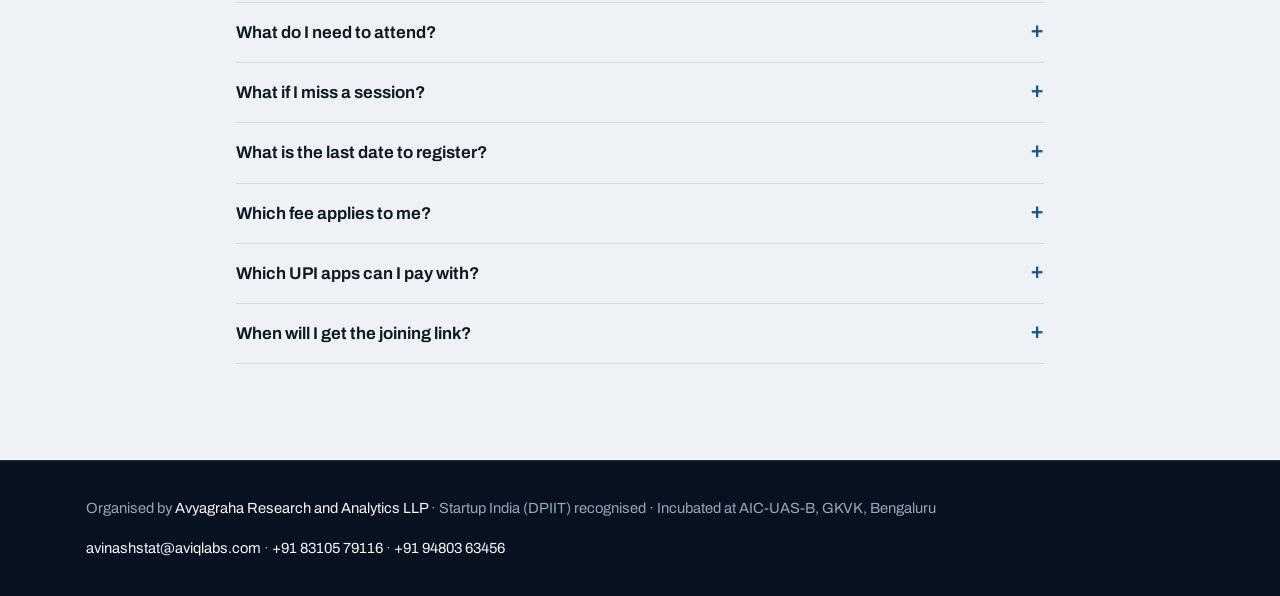
==== commit 6d89866d: "PyBio-10: last date 15 Nov 2026 5 PM; recordings, notebooks and doubt clearing lead takeaways; tools" ====
--- a/pybio10/index.html
+++ b/pybio10/index.html
@@ -4,12 +4,12 @@
 <meta charset="UTF-8">
 <meta name="viewport" content="width=device-width, initial-scale=1.0">
 <title>PyBio-10: Python for Life Sciences | Avyagraha Research and Analytics LLP</title>
-<meta name="description" content="PyBio-10: a 10-day live, hands-on online training in Python for life sciences. 16 to 26 November 2026, 6:30 to 8:30 PM IST. Students Rs. 1,499, professionals Rs. 1,999, inclusive of GST.">
+<meta name="description" content="PyBio-10: a 10-day live, hands-on online training in Python for life sciences. 16 to 26 November 2026, 6:30 to 8:30 PM IST. Last date to register: 15 November 2026, 5:00 PM IST. Students Rs. 1,499, professionals Rs. 1,999, inclusive of GST.">
 <link rel="canonical" href="https://aviqlabs.com/pybio10/">
 <meta property="og:type" content="website">
 <meta property="og:url" content="https://aviqlabs.com/pybio10/">
 <meta property="og:title" content="PyBio-10: Python for Life Sciences, 16 to 26 Nov 2026">
-<meta property="og:description" content="10-day live, hands-on Python training for life scientists. No prior coding needed. Registrations open.">
+<meta property="og:description" content="10-day live, hands-on Python training for life scientists. No prior coding needed. Register by 15 Nov 2026, 5:00 PM IST.">
 <meta property="og:image" content="https://aviqlabs.com/images/pybio10-brochure.jpg">
 <meta name="twitter:card" content="summary_large_image">
 <meta name="theme-color" content="#0A1424">
@@ -191,7 +191,7 @@
 <section class="hero">
   <div class="wrap hero-grid">
     <div>
-      <span class="badge"><i></i>Registrations open</span>
+      <span class="badge"><i></i>Registrations open · Last date 15 Nov, 5 PM</span>
       <h1>PyBio-<span>10</span></h1>
       <div class="sub">Python for Life Sciences</div>
       <p class="lead">A 10-day live, hands-on training programme. Learn to clean, analyse, visualise and model your own biological data in Python, taught by Dr. Avinash Gopa and team. No prior programming experience needed.</p>
@@ -265,12 +265,12 @@
       <p>UG, PG and PhD students; faculty, scientists and research associates; and pharma, agri-biotech and healthcare professionals across Biotechnology, Microbiology, Biochemistry, Genetics, Agriculture, Pharmacy and Medical Sciences.</p>
     </div>
     <div class="take">
+      <div class="tk"><div class="ic">3M</div><b>3-month recordings</b><span>Revisit any session at your own pace.</span></div>
       <div class="tk"><div class="ic">.py</div><b>Code notebooks</b><span>Every day's notebook, ready to reuse on your own research data.</span></div>
-      <div class="tk"><div class="ic">3M</div><b>3-month recordings</b><span>Revisit any session at your own pace.</span></div>
+      <div class="tk"><div class="ic">Q&amp;A</div><b>Live doubt clearing</b><span>Direct interaction with the trainers every session.</span></div>
       <div class="tk"><div class="ic">CP</div><b>Capstone projects</b><span>End-to-end analyses you can show on your CV.</span></div>
       <div class="tk"><div class="ic">EC</div><b>E-certificate</b><span>Issued on completion of the programme.</span></div>
       <div class="tk"><div class="ic">DNA</div><b>Real biological datasets</b><span>Sequence, expression, lab and field data.</span></div>
-      <div class="tk"><div class="ic">Q&amp;A</div><b>Live doubt clearing</b><span>Direct interaction with the trainers every session.</span></div>
     </div>
   </div>
 </section>
@@ -280,7 +280,7 @@
     <div class="sec-head">
       <span class="kick">Fees and registration</span>
       <h2>Reserve your seat.</h2>
-      <p>Seats are limited. All fees are inclusive of GST.</p>
+      <p><b>Last date to register: 15 November 2026, 5:00 PM IST.</b> Seats are limited. All fees are inclusive of GST.</p>
     </div>
     <div class="reg-grid">
       <div>
@@ -307,6 +307,7 @@
     <details><summary>Do I need any programming background?</summary><p>No. The programme starts from the very basics and everything runs in the browser through Google Colab.</p></details>
     <details><summary>What do I need to attend?</summary><p>A laptop or desktop with a stable internet connection, and a Google account for Colab notebooks.</p></details>
     <details><summary>What if I miss a session?</summary><p>All sessions are recorded. Recordings stay available for 3 months after the programme.</p></details>
+    <details><summary>What is the last date to register?</summary><p>Registrations close on 15 November 2026 at 5:00 PM IST. Seats are limited, so register early.</p></details>
     <details><summary>Which fee applies to me?</summary><p>The student fee (₹1,499) applies to UG, PG and PhD students and research scholars. Faculty, scientists, industry and all other participants pay the professional fee (₹1,999). Both include GST.</p></details>
     <details><summary>Which UPI apps can I pay with?</summary><p>Any UPI app: Google Pay, PhonePe, Paytm, BHIM or your bank's app. On a phone, the Pay now button opens the app directly; on a computer, scan the QR code with your phone. You can also pay to UPI ID 9480363456@okbizaxis.</p></details>
     <details><summary>When will I get the joining link?</summary><p>Once your payment is verified, joining details are shared by email and WhatsApp before the programme begins on 16 November 2026.</p></details>
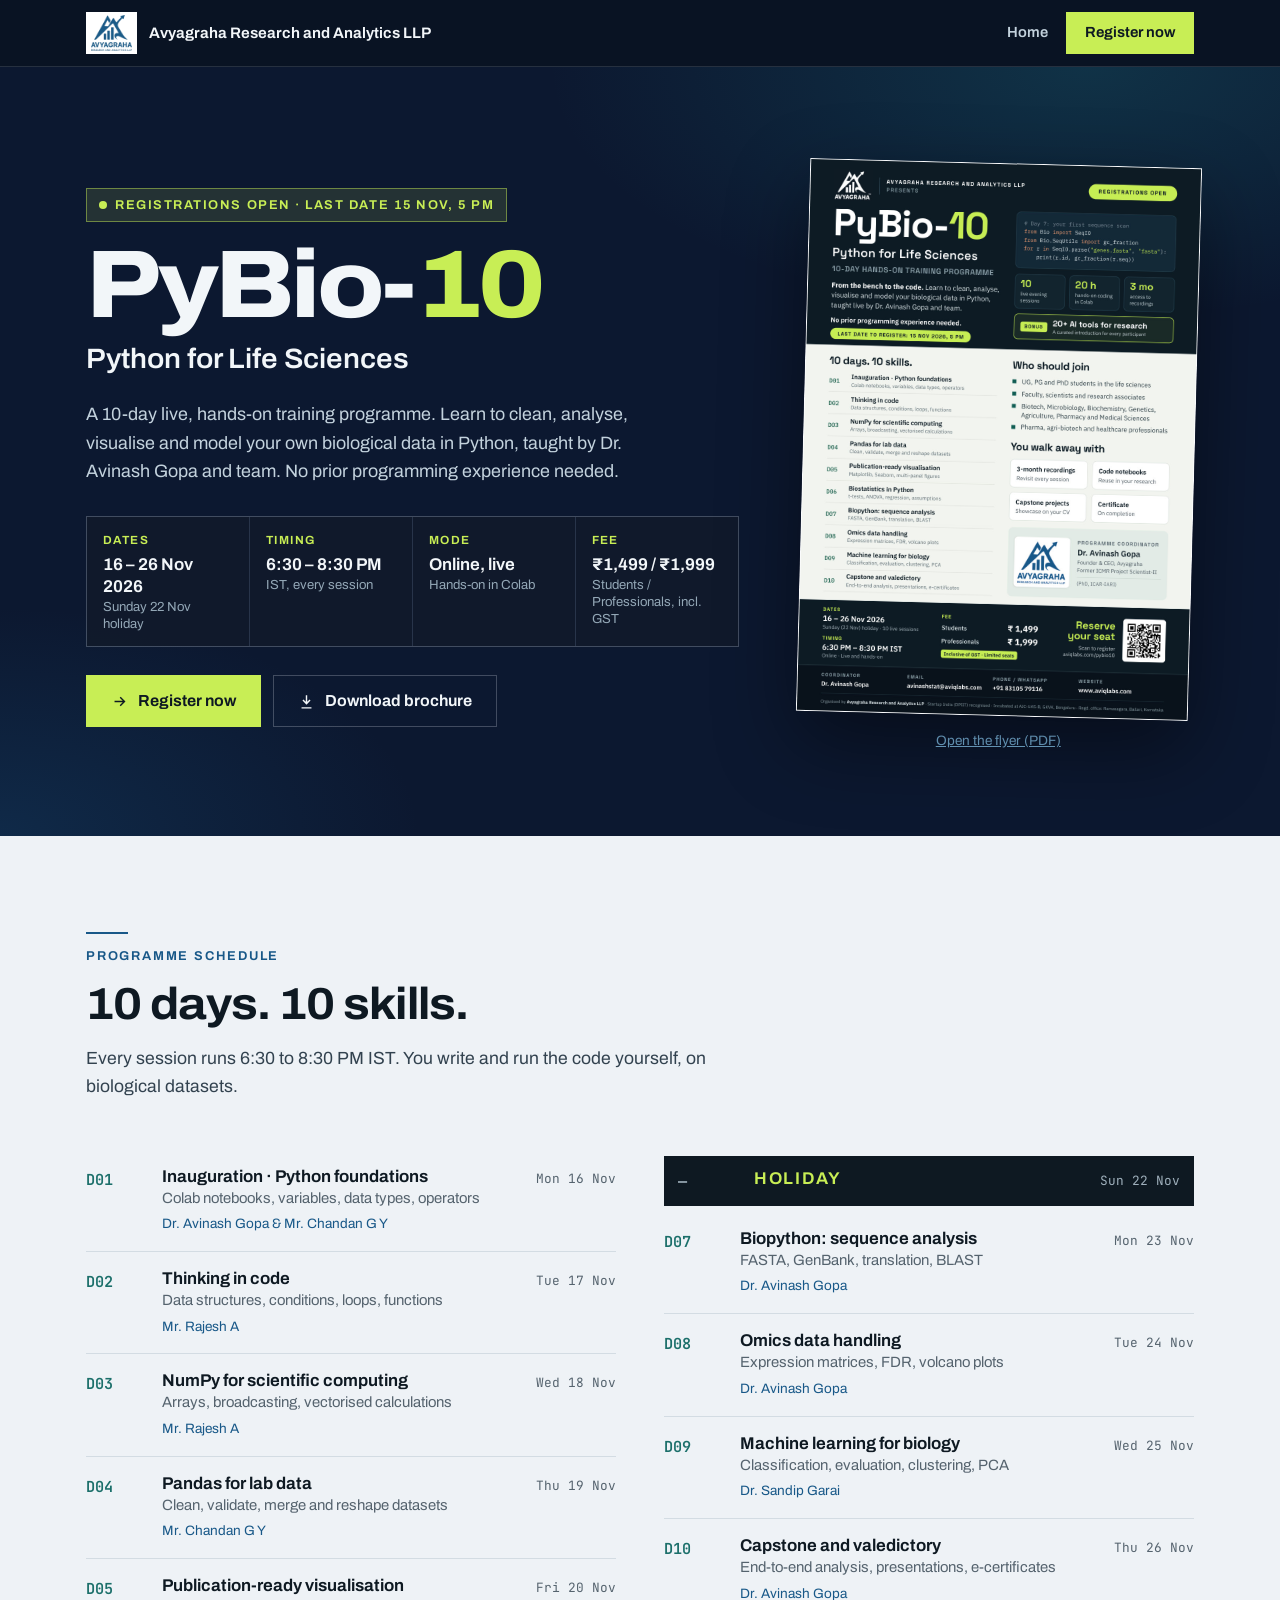
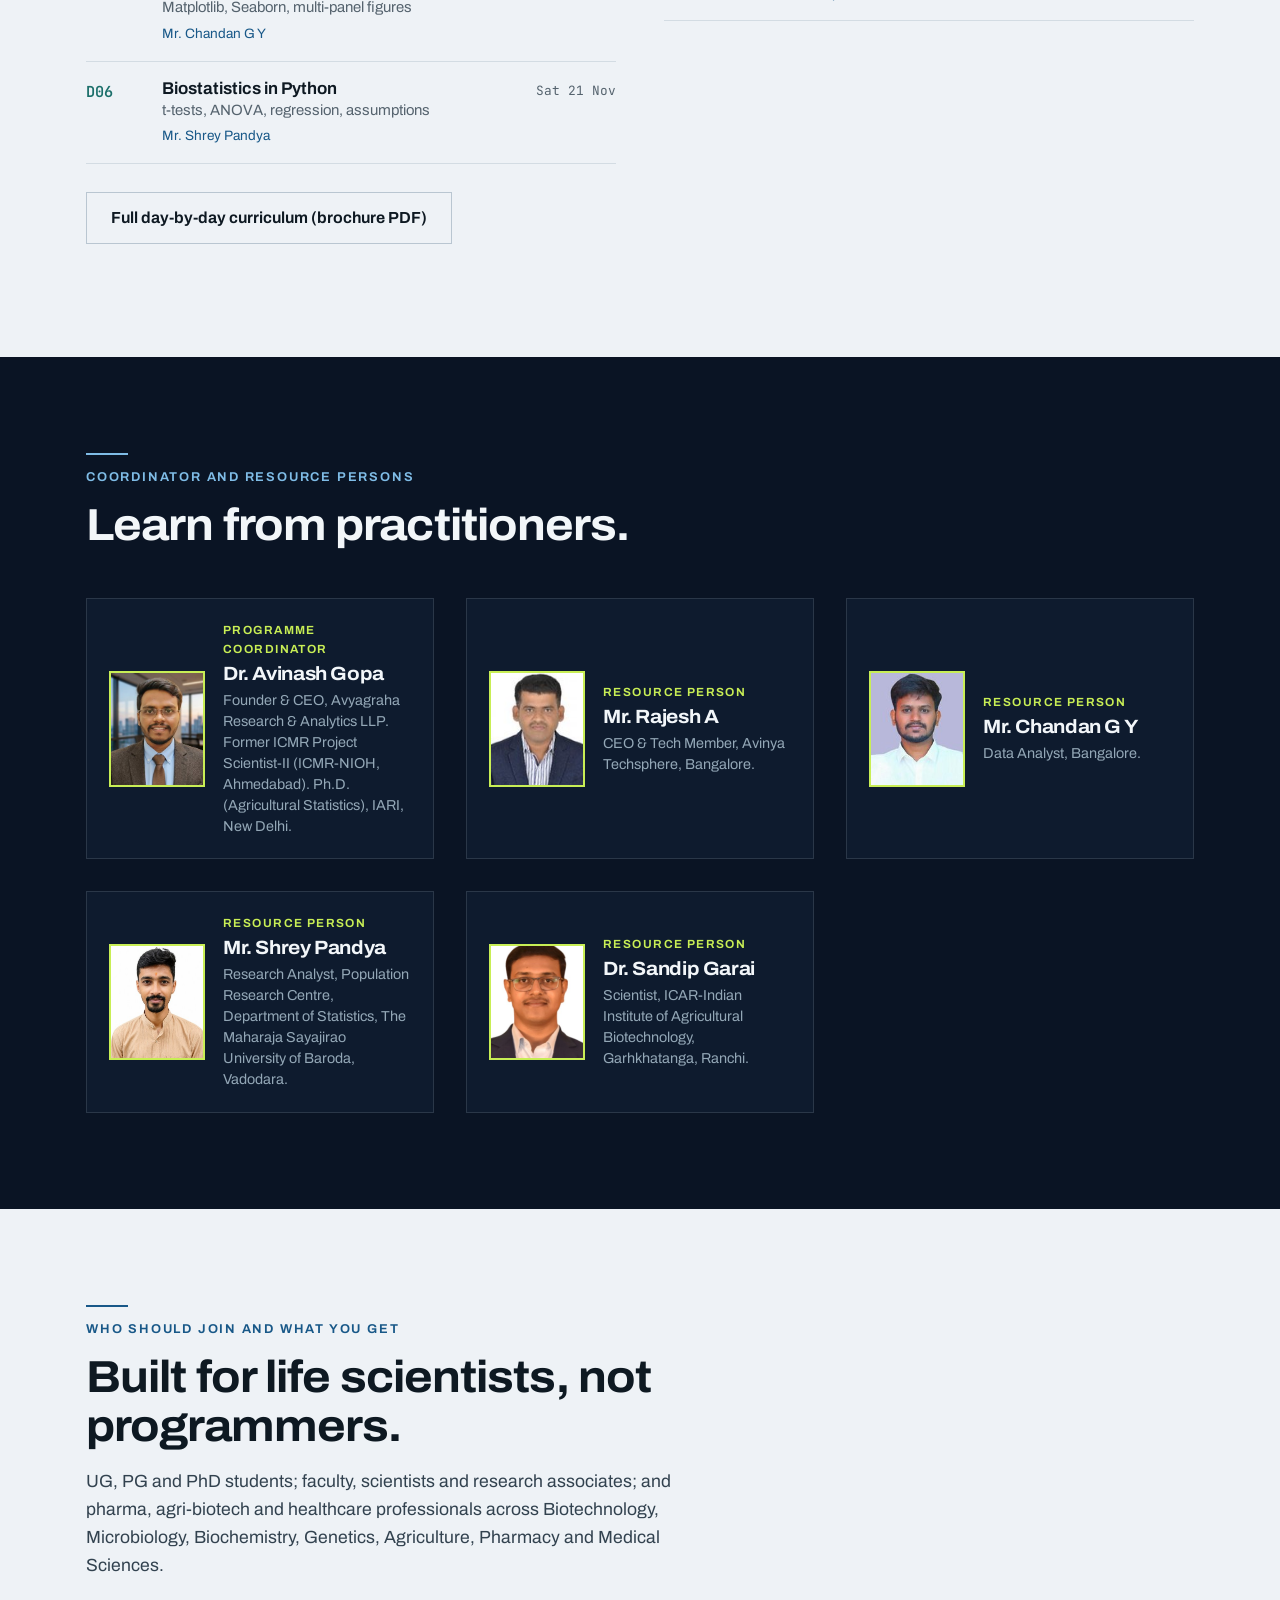
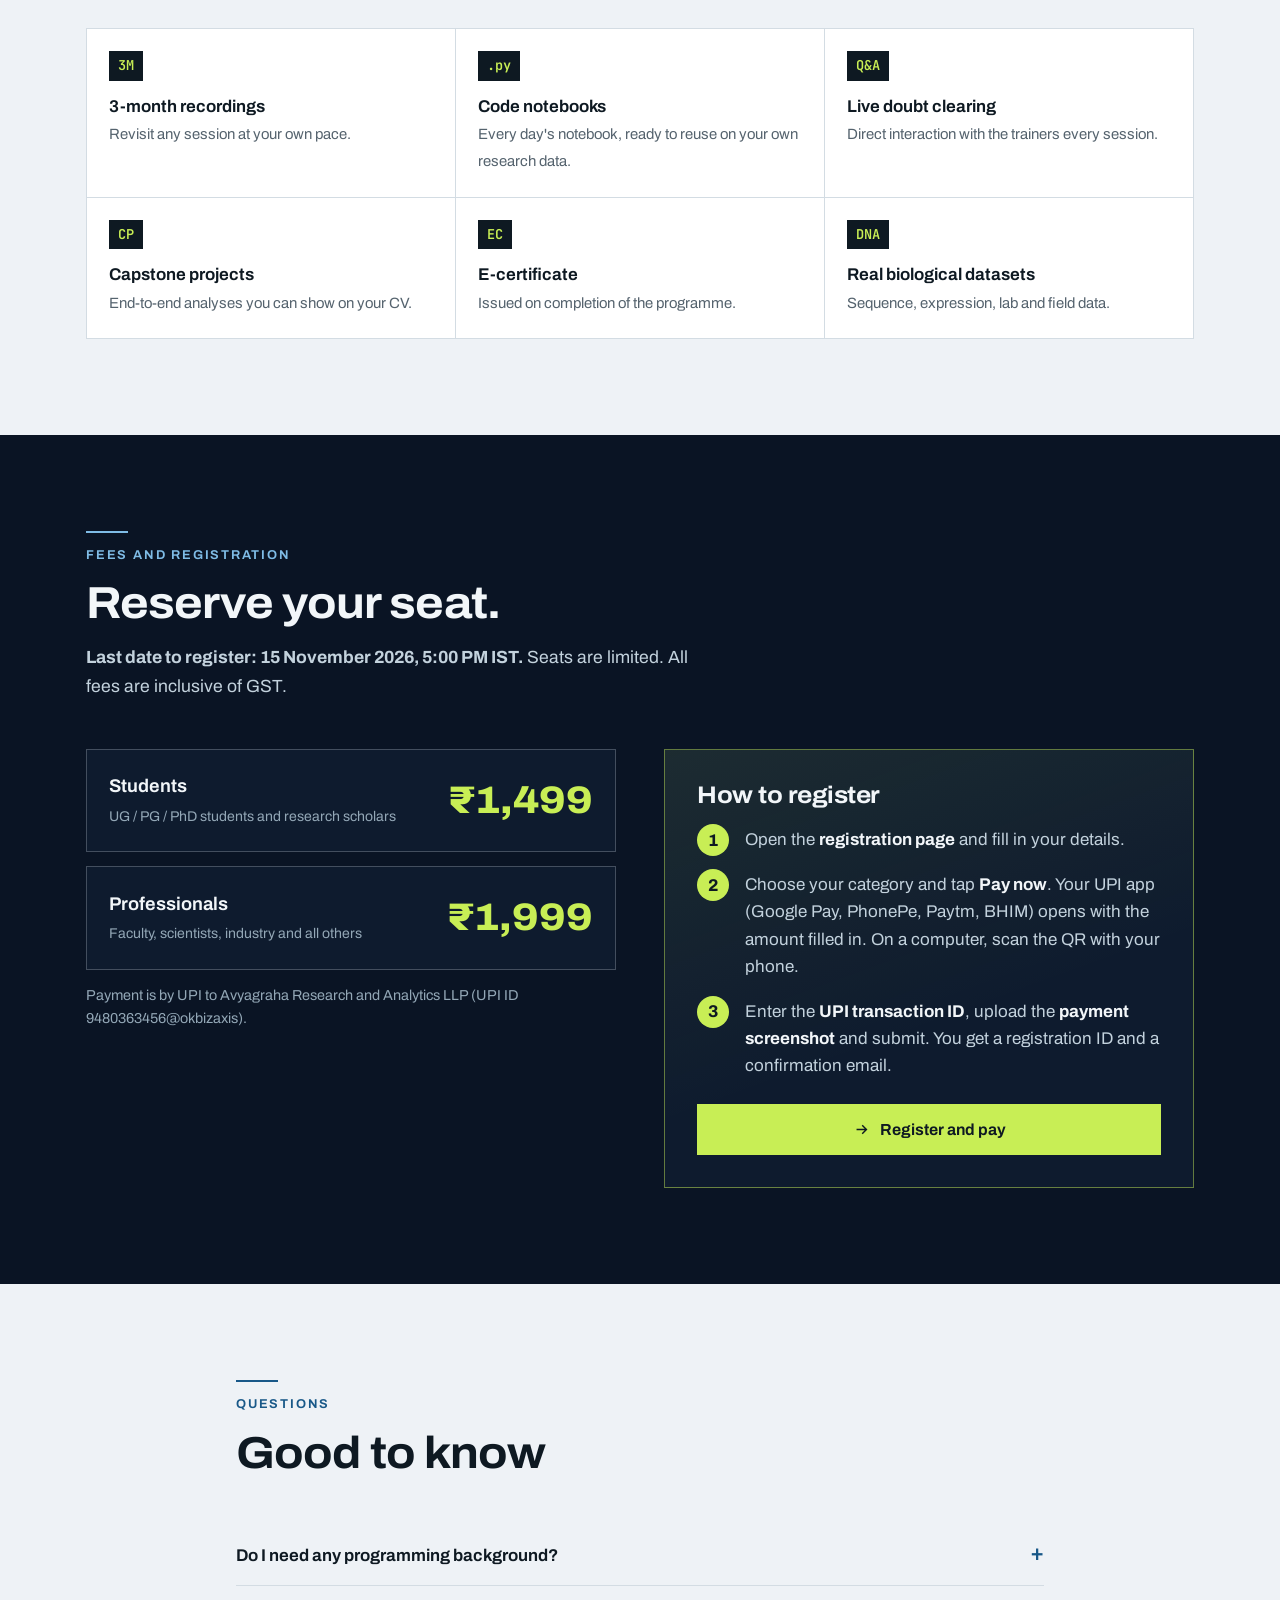
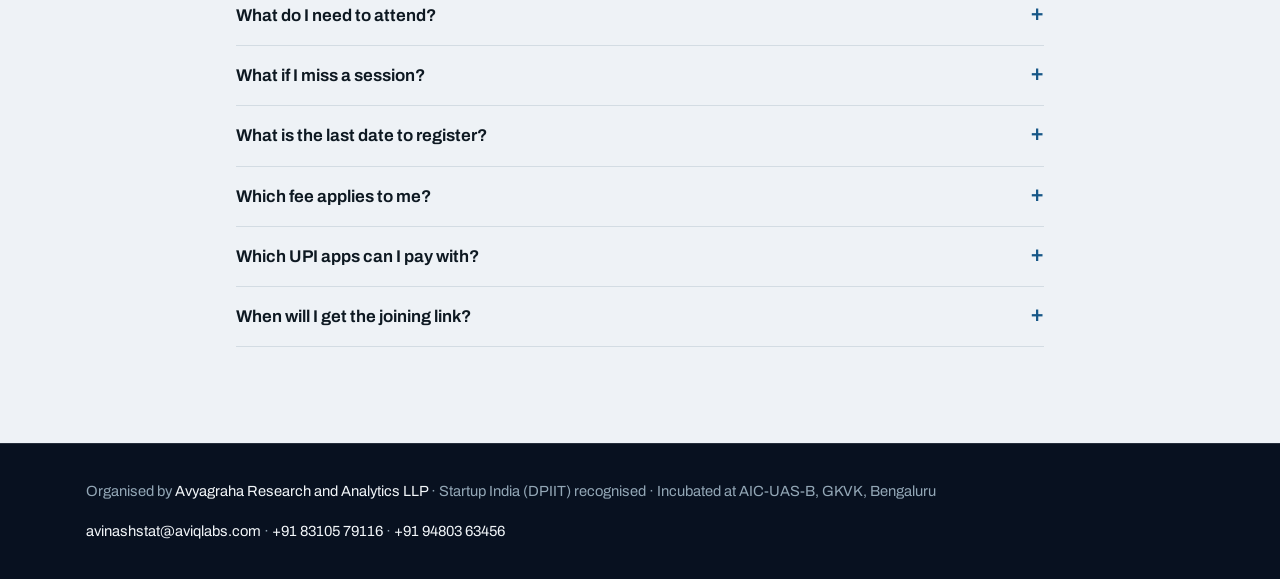
==== commit cea97897: "PyBio-10: Former ICMR wording, no day numbers on speaker labels, one-line session summaries in broch" ====
--- a/pybio10/index.html
+++ b/pybio10/index.html
@@ -248,11 +248,11 @@
       <h2>Learn from practitioners.</h2>
     </div>
     <div class="people">
-      <div class="person"><img src="avinash.jpg" width="360" height="420" loading="lazy" alt="Dr. Avinash Gopa"><div><div class="role">Programme coordinator · Days 1, 7, 8 and 10</div><h3>Dr. Avinash Gopa</h3><p>Founder &amp; CEO, Avyagraha Research &amp; Analytics LLP. Ex-ICMR Project Scientist-II (ICMR-NIOH, Ahmedabad). Ph.D. (Agricultural Statistics), IARI, New Delhi.</p></div></div>
-      <div class="person"><img src="rajesh.jpg" width="112" height="141" loading="lazy" alt="Mr. Rajesh A"><div><div class="role">Resource person · Days 2–3</div><h3>Mr. Rajesh A</h3><p>CEO &amp; Tech Member, Avinya Techsphere, Bangalore.</p></div></div>
-      <div class="person"><img src="chandan.jpg" width="145" height="181" loading="lazy" alt="Mr. Chandan G Y"><div><div class="role">Resource person · Days 1, 4–5</div><h3>Mr. Chandan G Y</h3><p>Data Analyst, Bangalore.</p></div></div>
-      <div class="person"><img src="shrey.jpg" width="360" height="464" loading="lazy" alt="Mr. Shrey Pandya"><div><div class="role">Resource person · Day 6</div><h3>Mr. Shrey Pandya</h3><p>Research Analyst, Population Research Centre, Department of Statistics, The Maharaja Sayajirao University of Baroda, Vadodara.</p></div></div>
-      <div class="person"><img src="sandip.jpg" width="360" height="424" loading="lazy" alt="Dr. Sandip Garai"><div><div class="role">Resource person · Day 9</div><h3>Dr. Sandip Garai</h3><p>Scientist, ICAR-Indian Institute of Agricultural Biotechnology, Garhkhatanga, Ranchi.</p></div></div>
+      <div class="person"><img src="avinash.jpg" width="360" height="420" loading="lazy" alt="Dr. Avinash Gopa"><div><div class="role">Programme coordinator</div><h3>Dr. Avinash Gopa</h3><p>Founder &amp; CEO, Avyagraha Research &amp; Analytics LLP. Former ICMR Project Scientist-II (ICMR-NIOH, Ahmedabad). Ph.D. (Agricultural Statistics), IARI, New Delhi.</p></div></div>
+      <div class="person"><img src="rajesh.jpg" width="112" height="141" loading="lazy" alt="Mr. Rajesh A"><div><div class="role">Resource person</div><h3>Mr. Rajesh A</h3><p>CEO &amp; Tech Member, Avinya Techsphere, Bangalore.</p></div></div>
+      <div class="person"><img src="chandan.jpg" width="145" height="181" loading="lazy" alt="Mr. Chandan G Y"><div><div class="role">Resource person</div><h3>Mr. Chandan G Y</h3><p>Data Analyst, Bangalore.</p></div></div>
+      <div class="person"><img src="shrey.jpg" width="360" height="464" loading="lazy" alt="Mr. Shrey Pandya"><div><div class="role">Resource person</div><h3>Mr. Shrey Pandya</h3><p>Research Analyst, Population Research Centre, Department of Statistics, The Maharaja Sayajirao University of Baroda, Vadodara.</p></div></div>
+      <div class="person"><img src="sandip.jpg" width="360" height="424" loading="lazy" alt="Dr. Sandip Garai"><div><div class="role">Resource person</div><h3>Dr. Sandip Garai</h3><p>Scientist, ICAR-Indian Institute of Agricultural Biotechnology, Garhkhatanga, Ranchi.</p></div></div>
     </div>
   </div>
 </section>
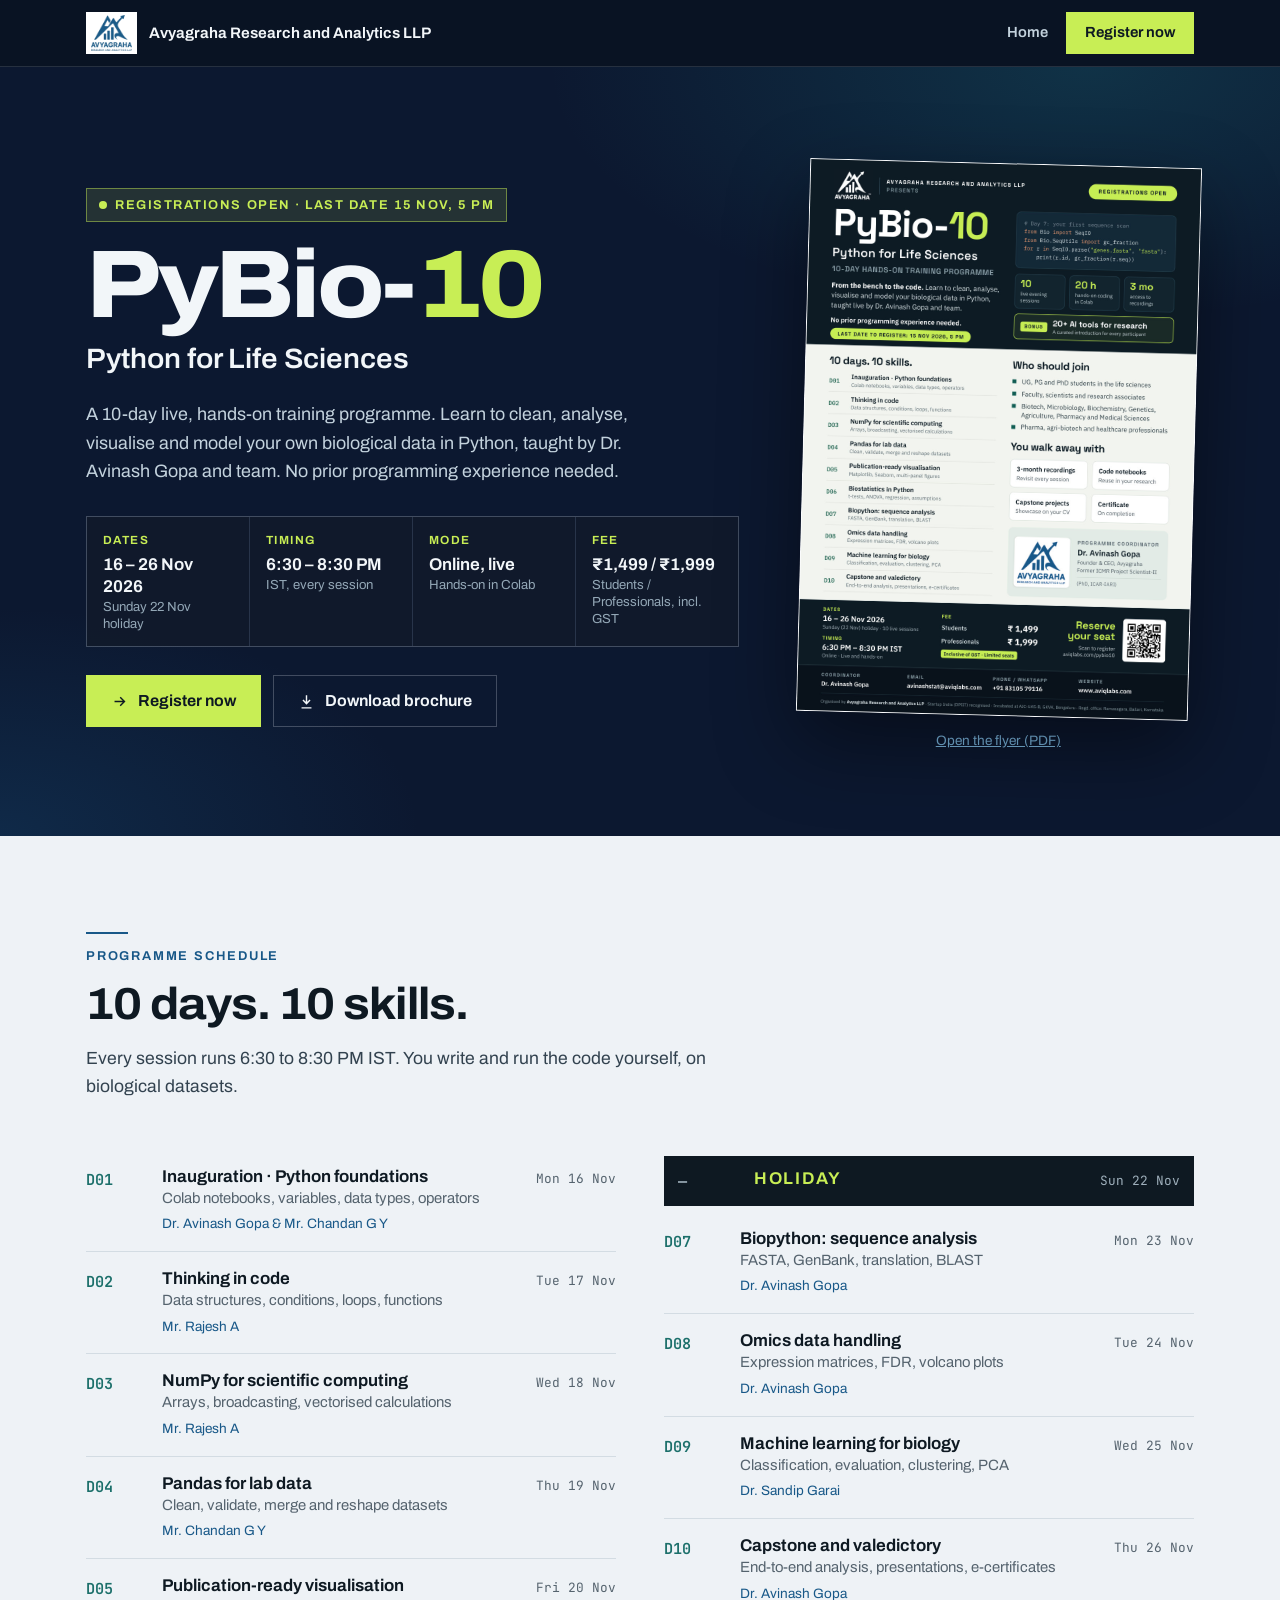
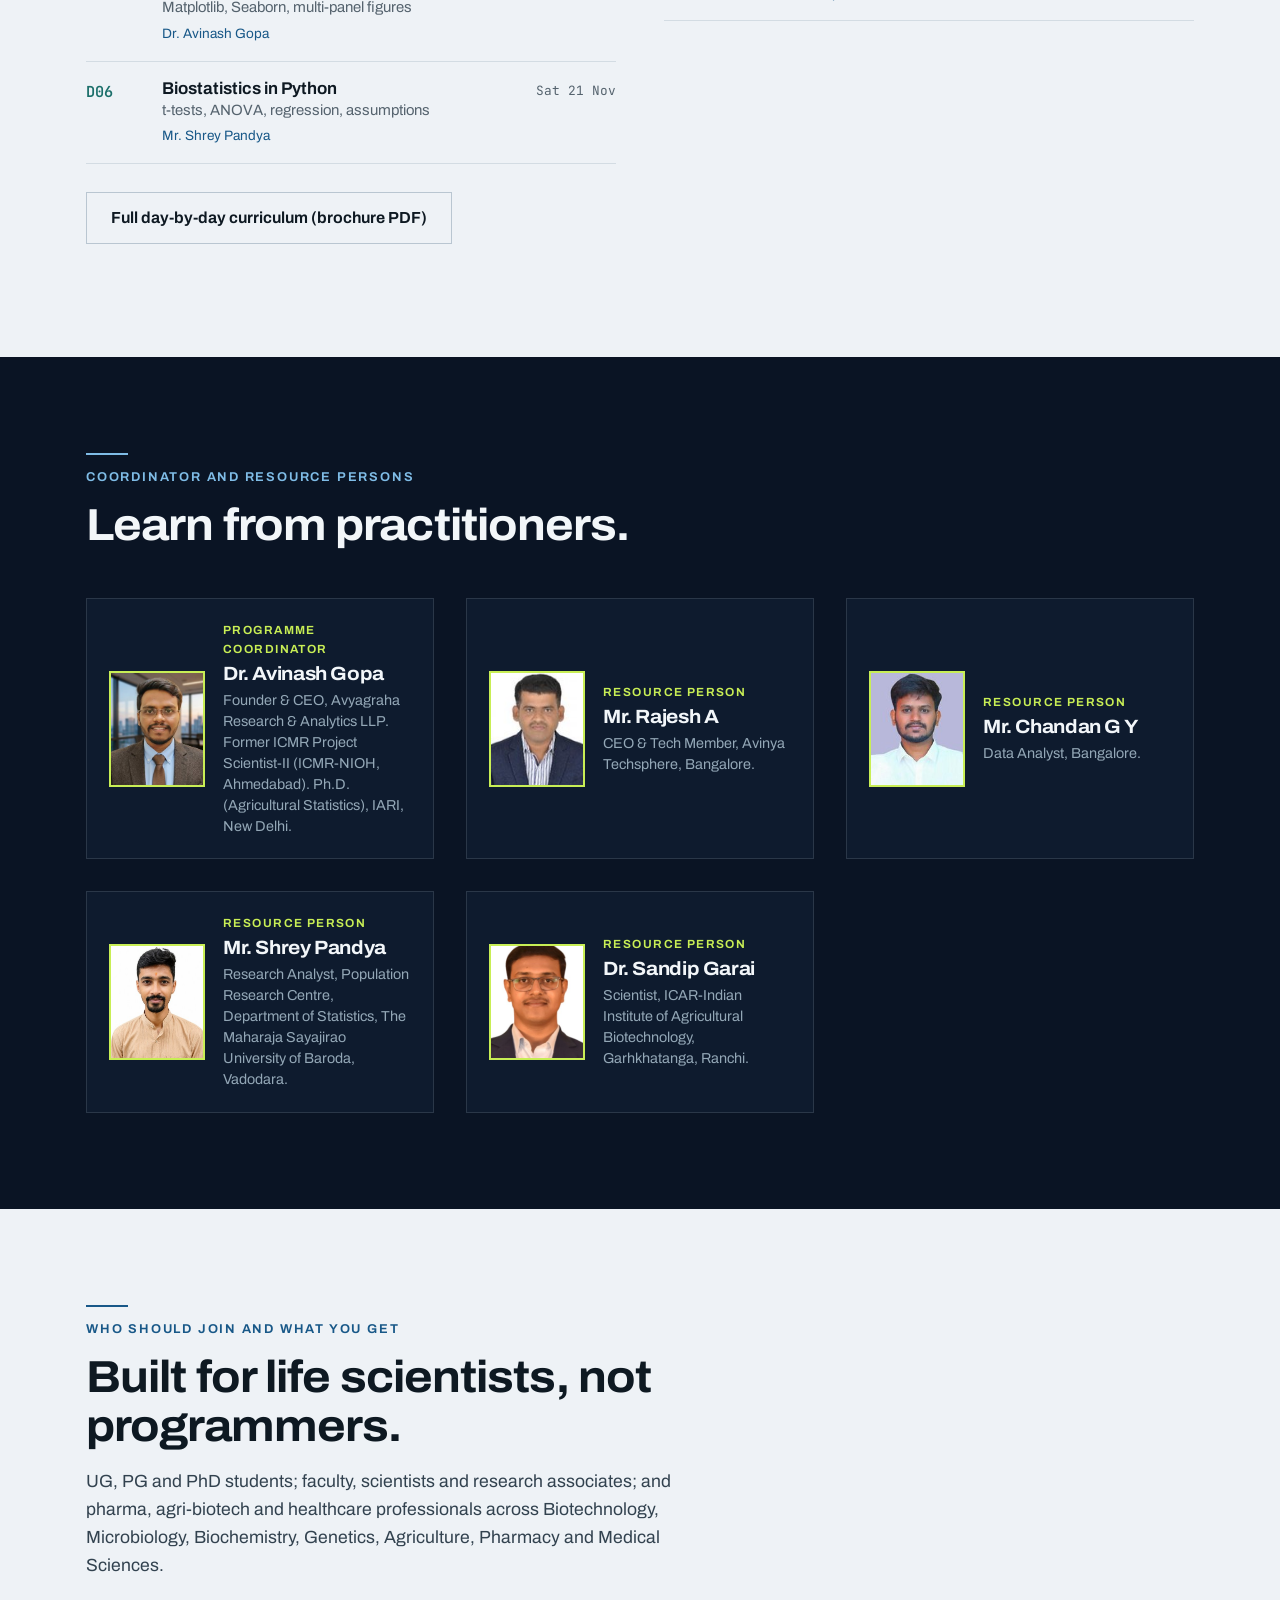
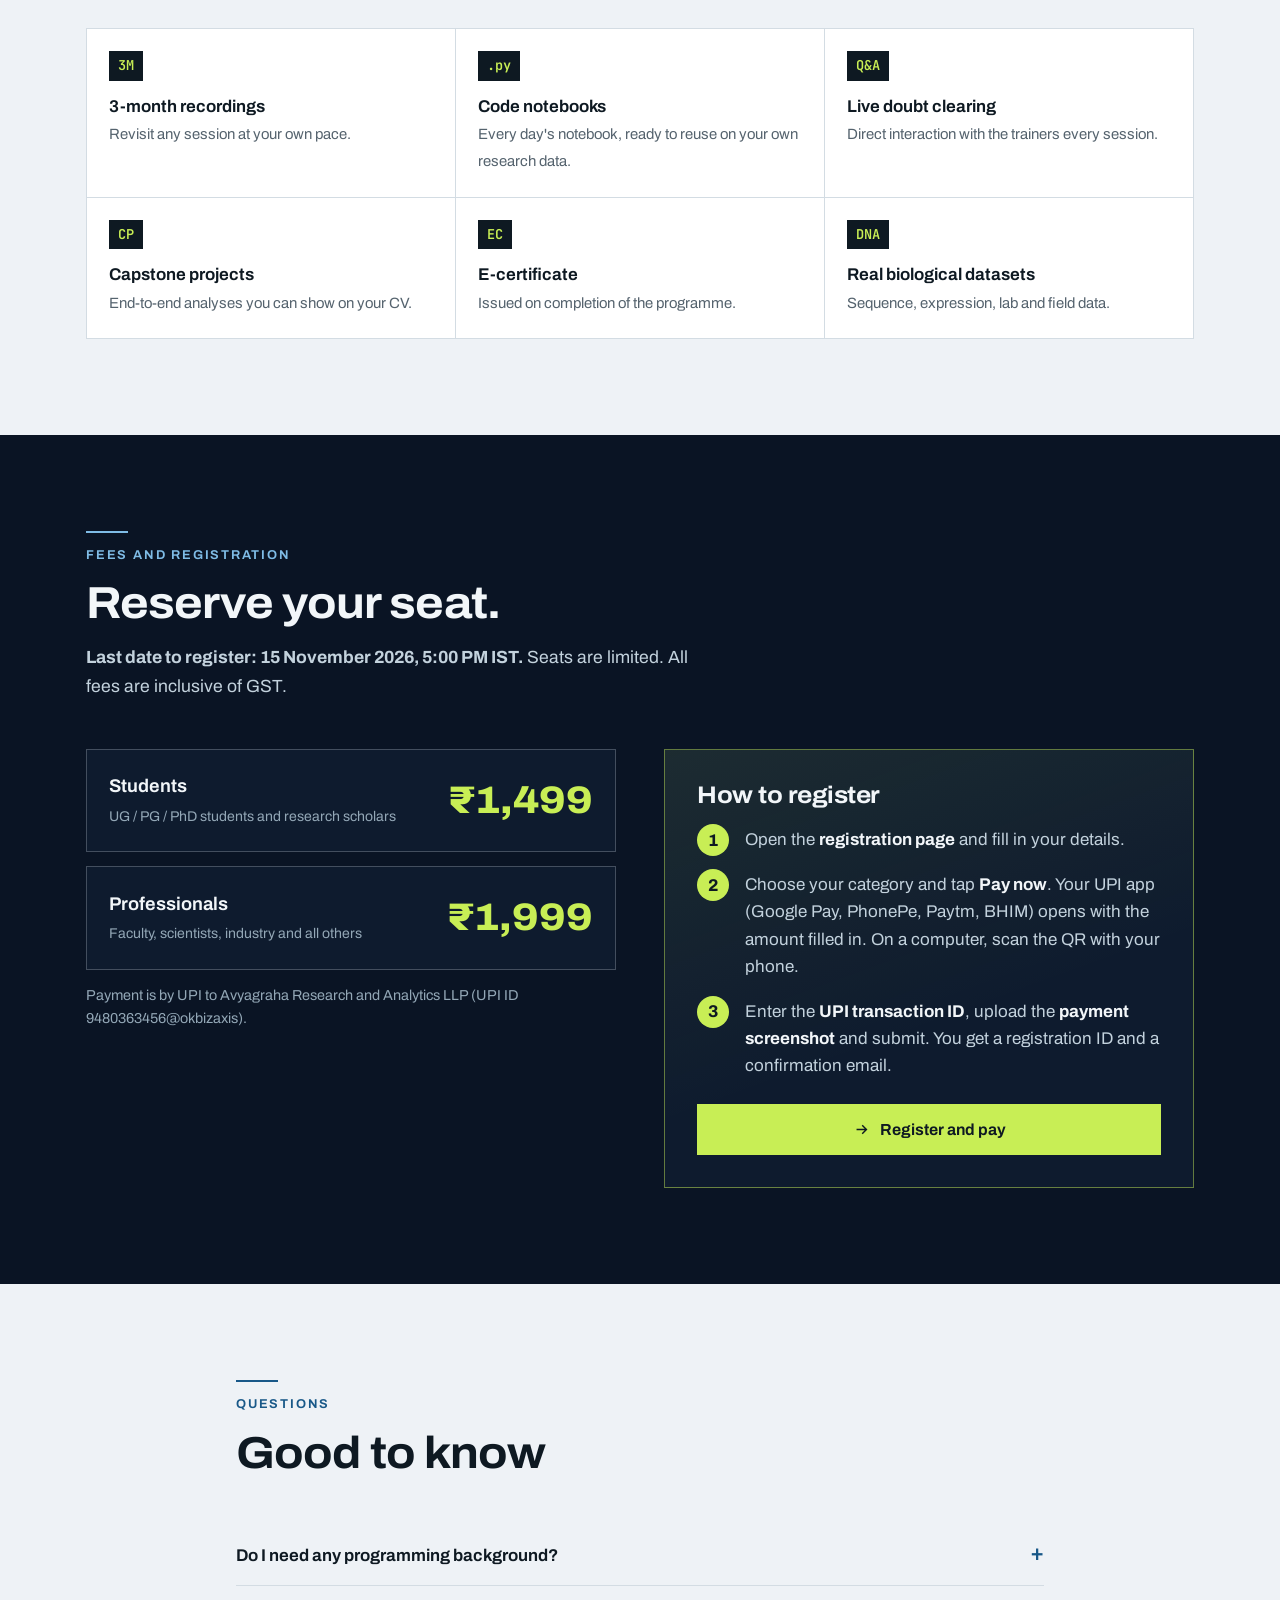
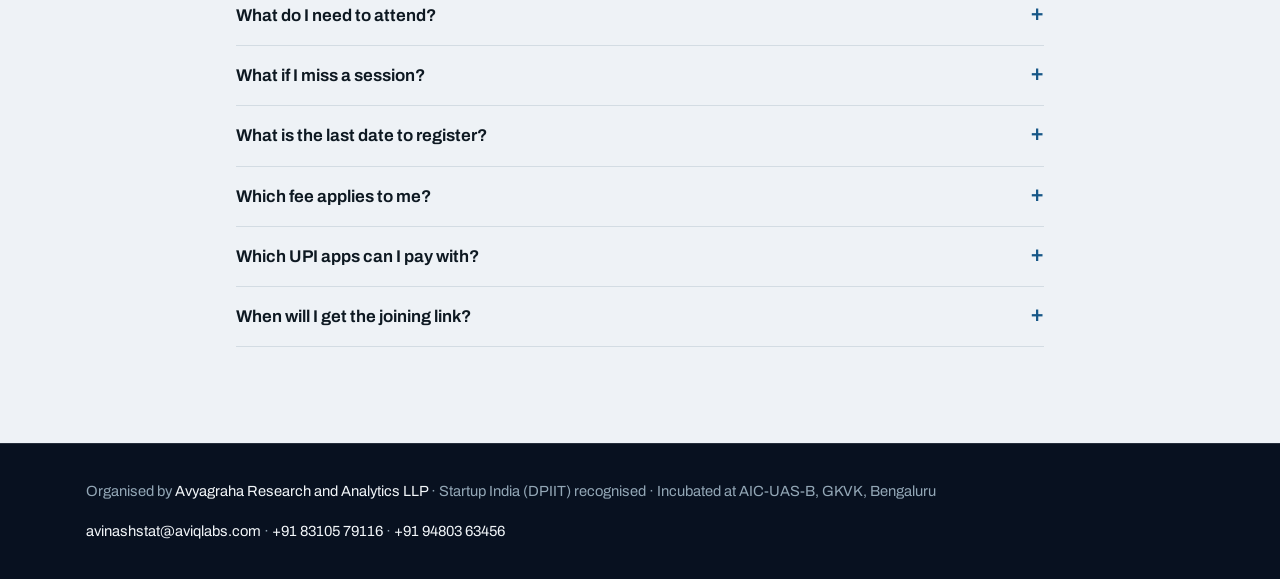
==== commit ff127a25: "PyBio-10: Day 5 publication-ready visualisation by Dr. Avinash Gopa Co-Authored-By: Claude Opus 5.5 " ====
--- a/pybio10/index.html
+++ b/pybio10/index.html
@@ -226,7 +226,7 @@
         <div class="day"><div class="d">D02</div><div><b>Thinking in code</b><span>Data structures, conditions, loops, functions</span><em>Mr. Rajesh A</em></div><time>Tue 17 Nov</time></div>
         <div class="day"><div class="d">D03</div><div><b>NumPy for scientific computing</b><span>Arrays, broadcasting, vectorised calculations</span><em>Mr. Rajesh A</em></div><time>Wed 18 Nov</time></div>
         <div class="day"><div class="d">D04</div><div><b>Pandas for lab data</b><span>Clean, validate, merge and reshape datasets</span><em>Mr. Chandan G Y</em></div><time>Thu 19 Nov</time></div>
-        <div class="day"><div class="d">D05</div><div><b>Publication-ready visualisation</b><span>Matplotlib, Seaborn, multi-panel figures</span><em>Mr. Chandan G Y</em></div><time>Fri 20 Nov</time></div>
+        <div class="day"><div class="d">D05</div><div><b>Publication-ready visualisation</b><span>Matplotlib, Seaborn, multi-panel figures</span><em>Dr. Avinash Gopa</em></div><time>Fri 20 Nov</time></div>
         <div class="day"><div class="d">D06</div><div><b>Biostatistics in Python</b><span>t-tests, ANOVA, regression, assumptions</span><em>Mr. Shrey Pandya</em></div><time>Sat 21 Nov</time></div>
       </div>
       <div>
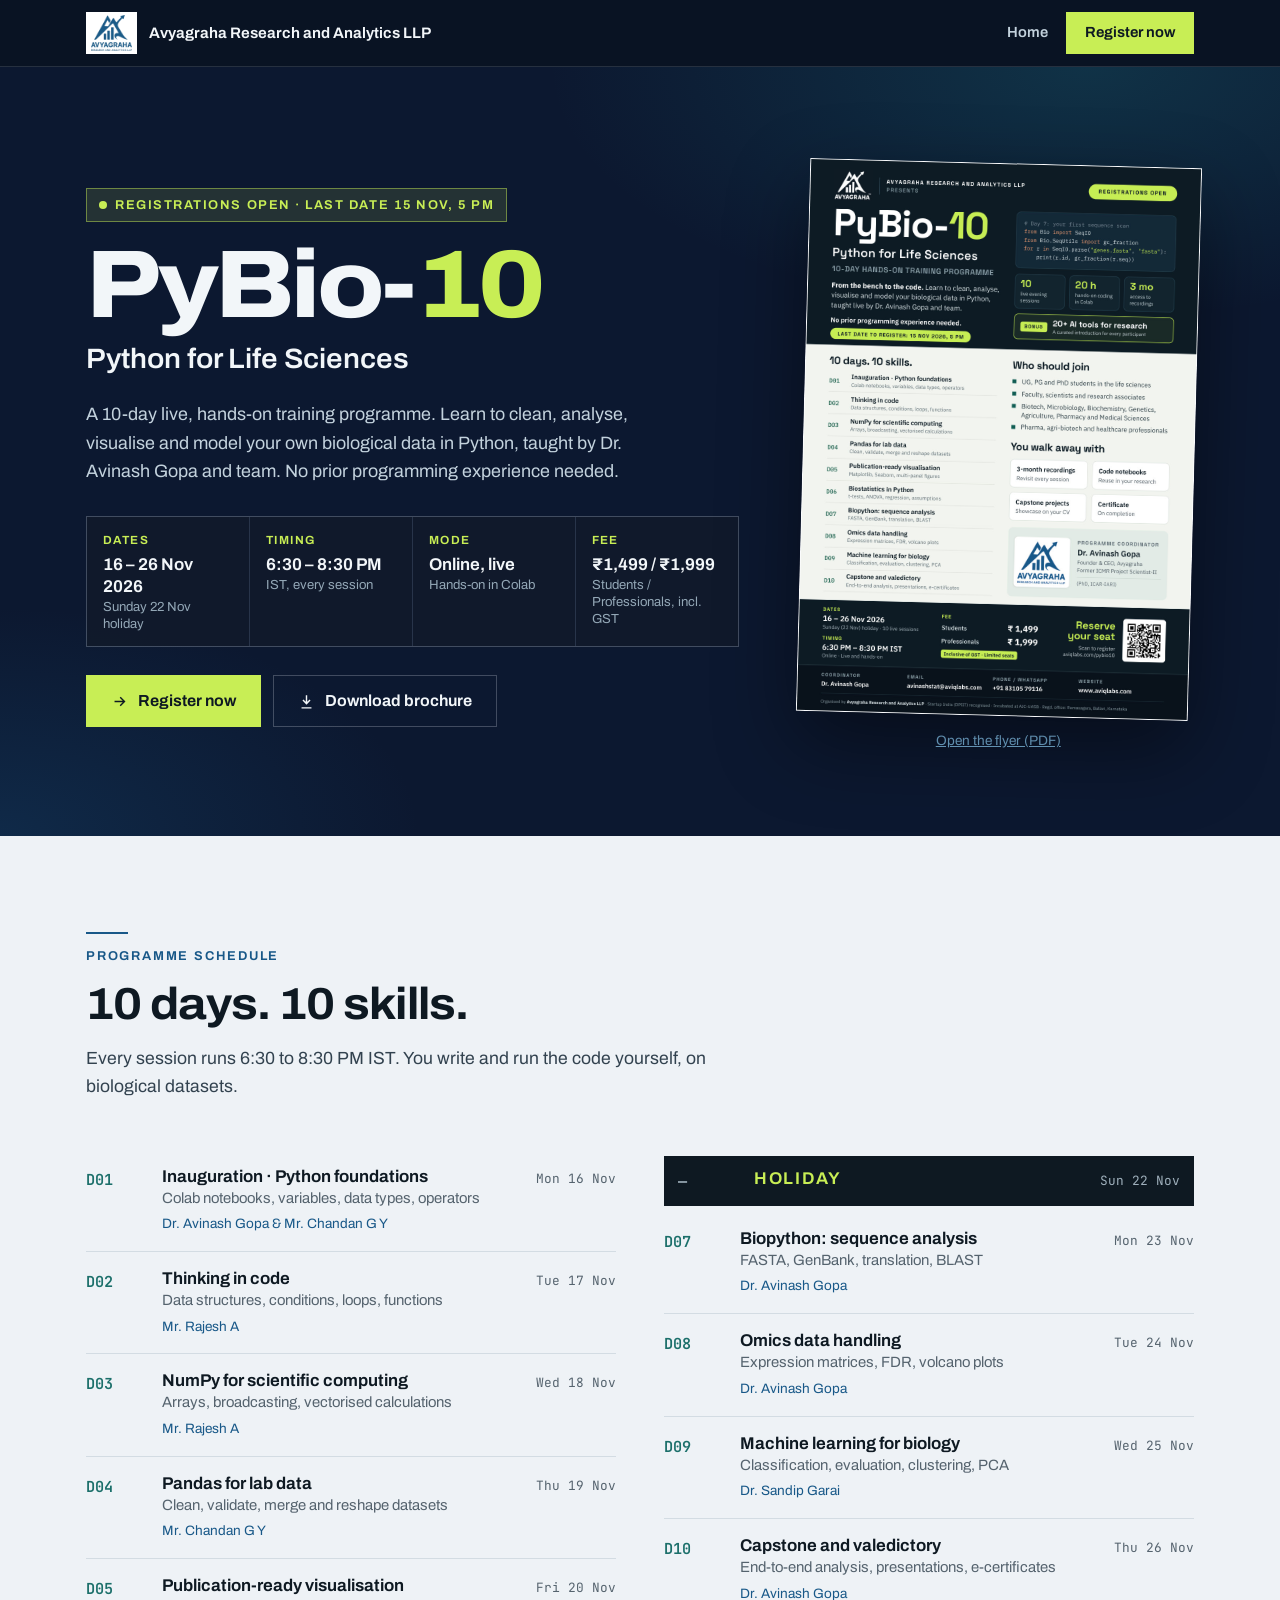
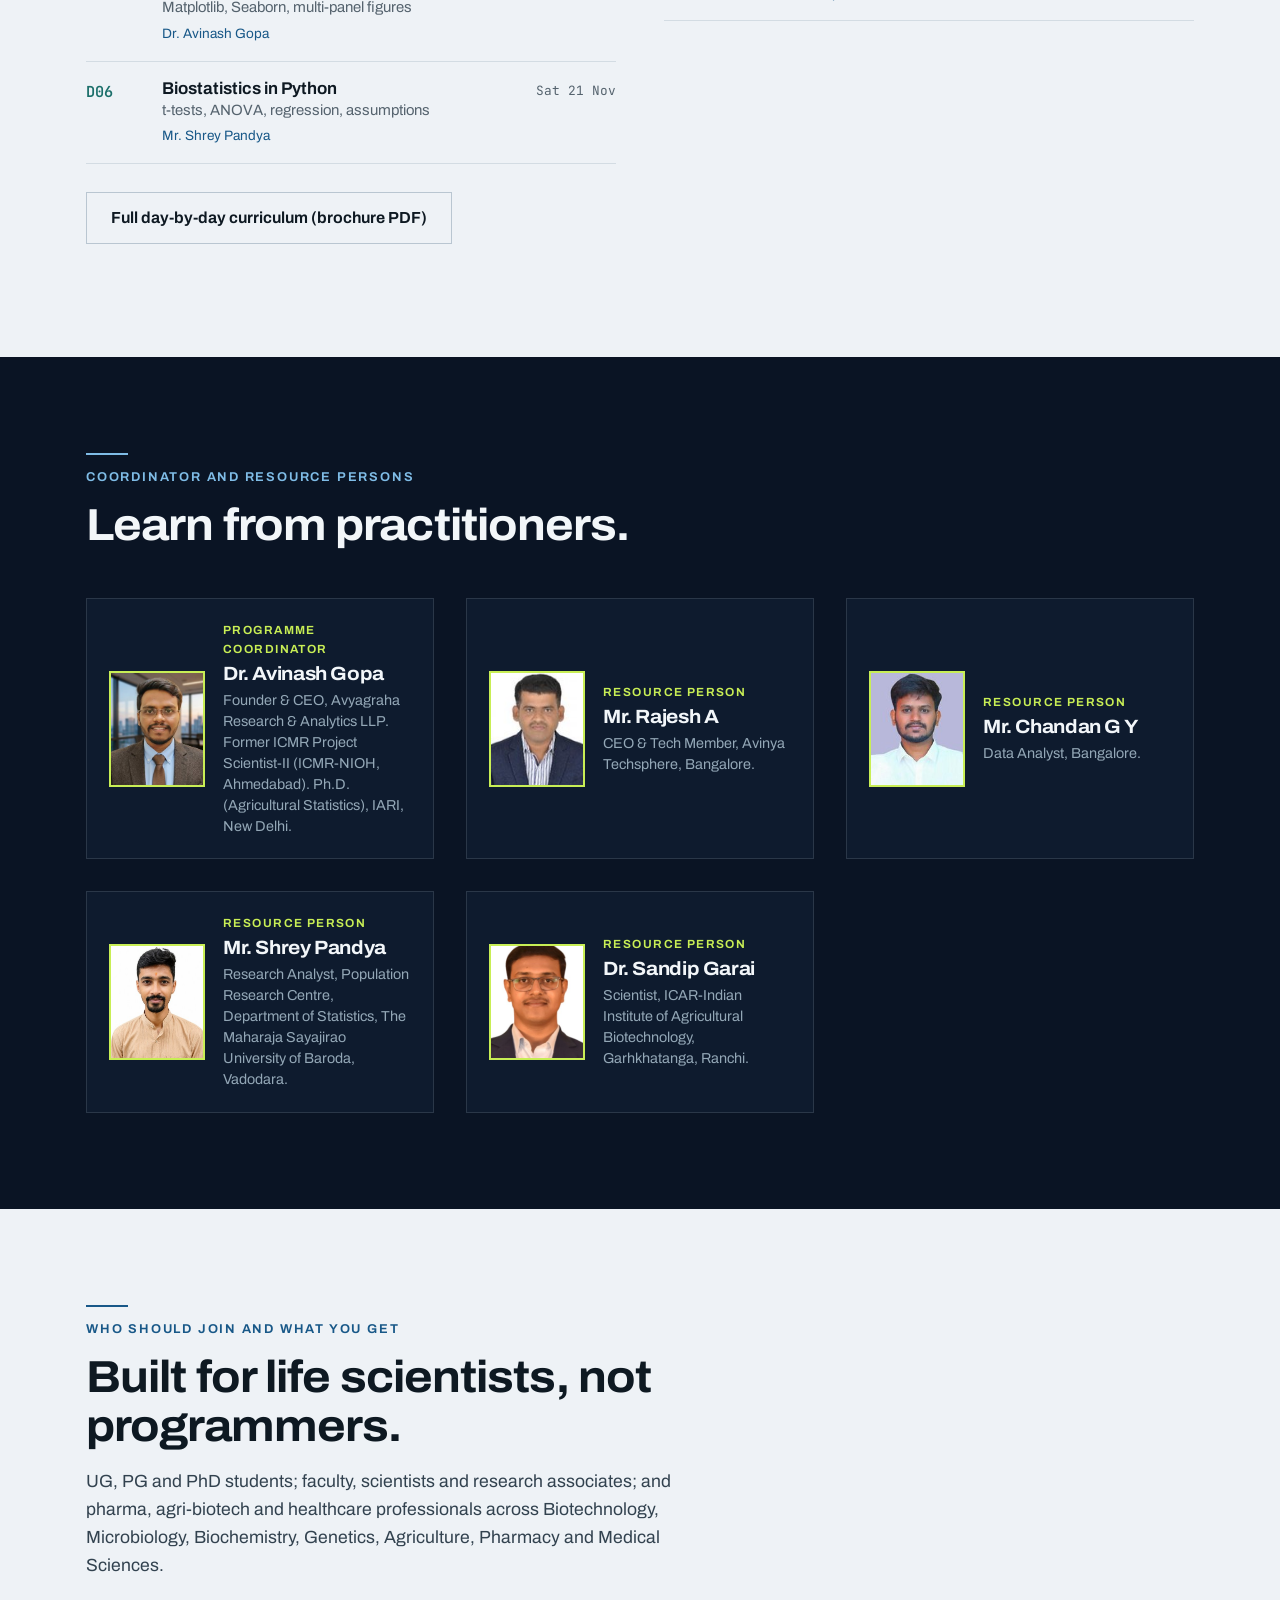
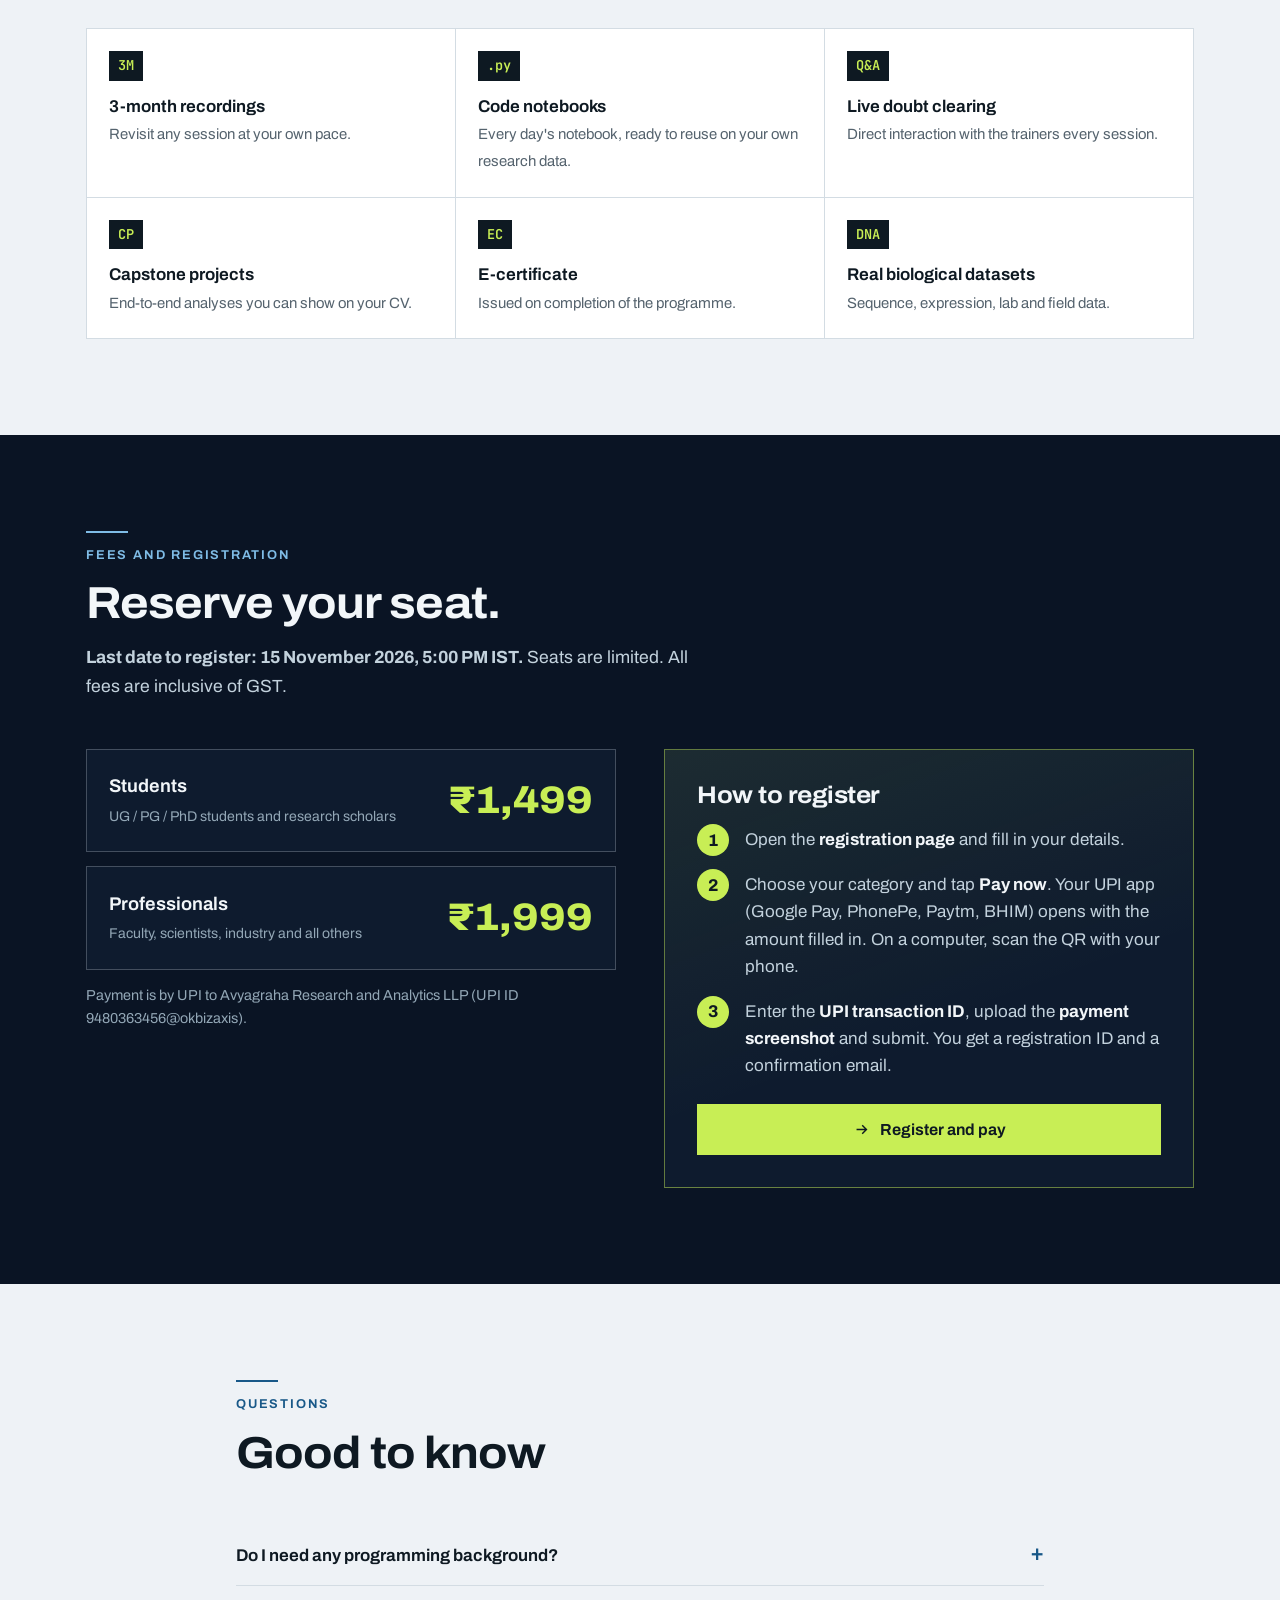
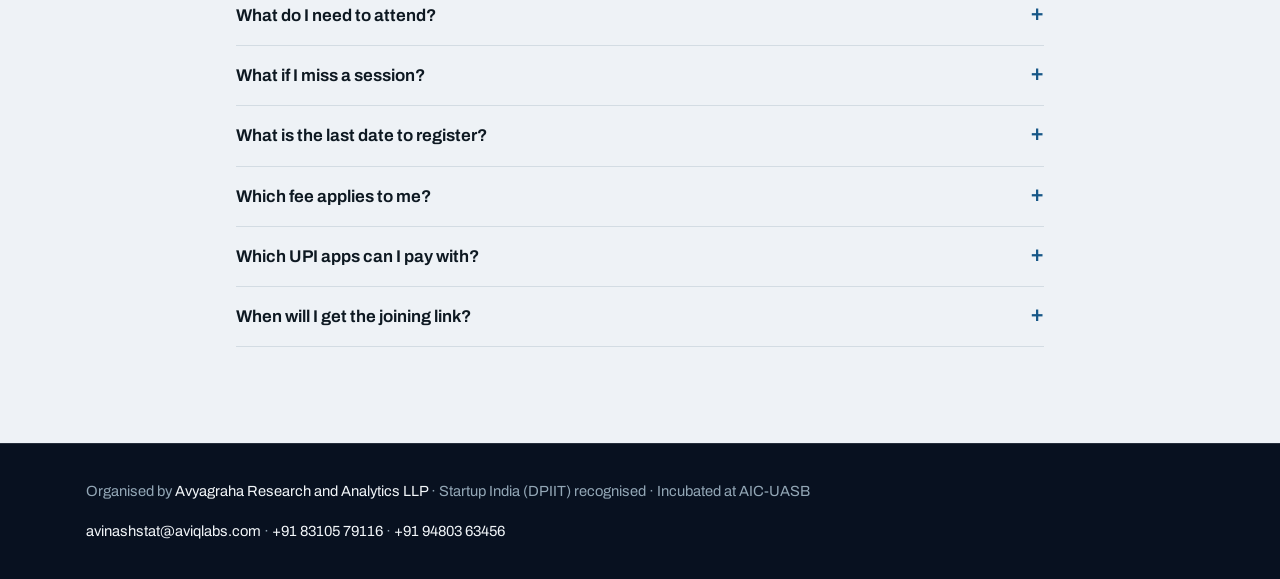
==== commit d4d1a394: "Use 'Incubated at AIC-UASB' across site, brochure and flyer Co-Authored-By: Claude Opus 5.5 <noreply" ====
--- a/pybio10/index.html
+++ b/pybio10/index.html
@@ -317,7 +317,7 @@
 
 <footer>
   <div class="wrap foot">
-    <span>Organised by <a href="../">Avyagraha Research and Analytics LLP</a> · Startup India (DPIIT) recognised · Incubated at AIC-UAS-B, GKVK, Bengaluru</span>
+    <span>Organised by <a href="../">Avyagraha Research and Analytics LLP</a> · Startup India (DPIIT) recognised · Incubated at AIC-UASB</span>
     <span><a href="mailto:avinashstat@aviqlabs.com">avinashstat@aviqlabs.com</a> · <a href="tel:+918310579116">+91 83105 79116</a> · <a href="tel:+919480363456">+91 94803 63456</a></span>
   </div>
 </footer>
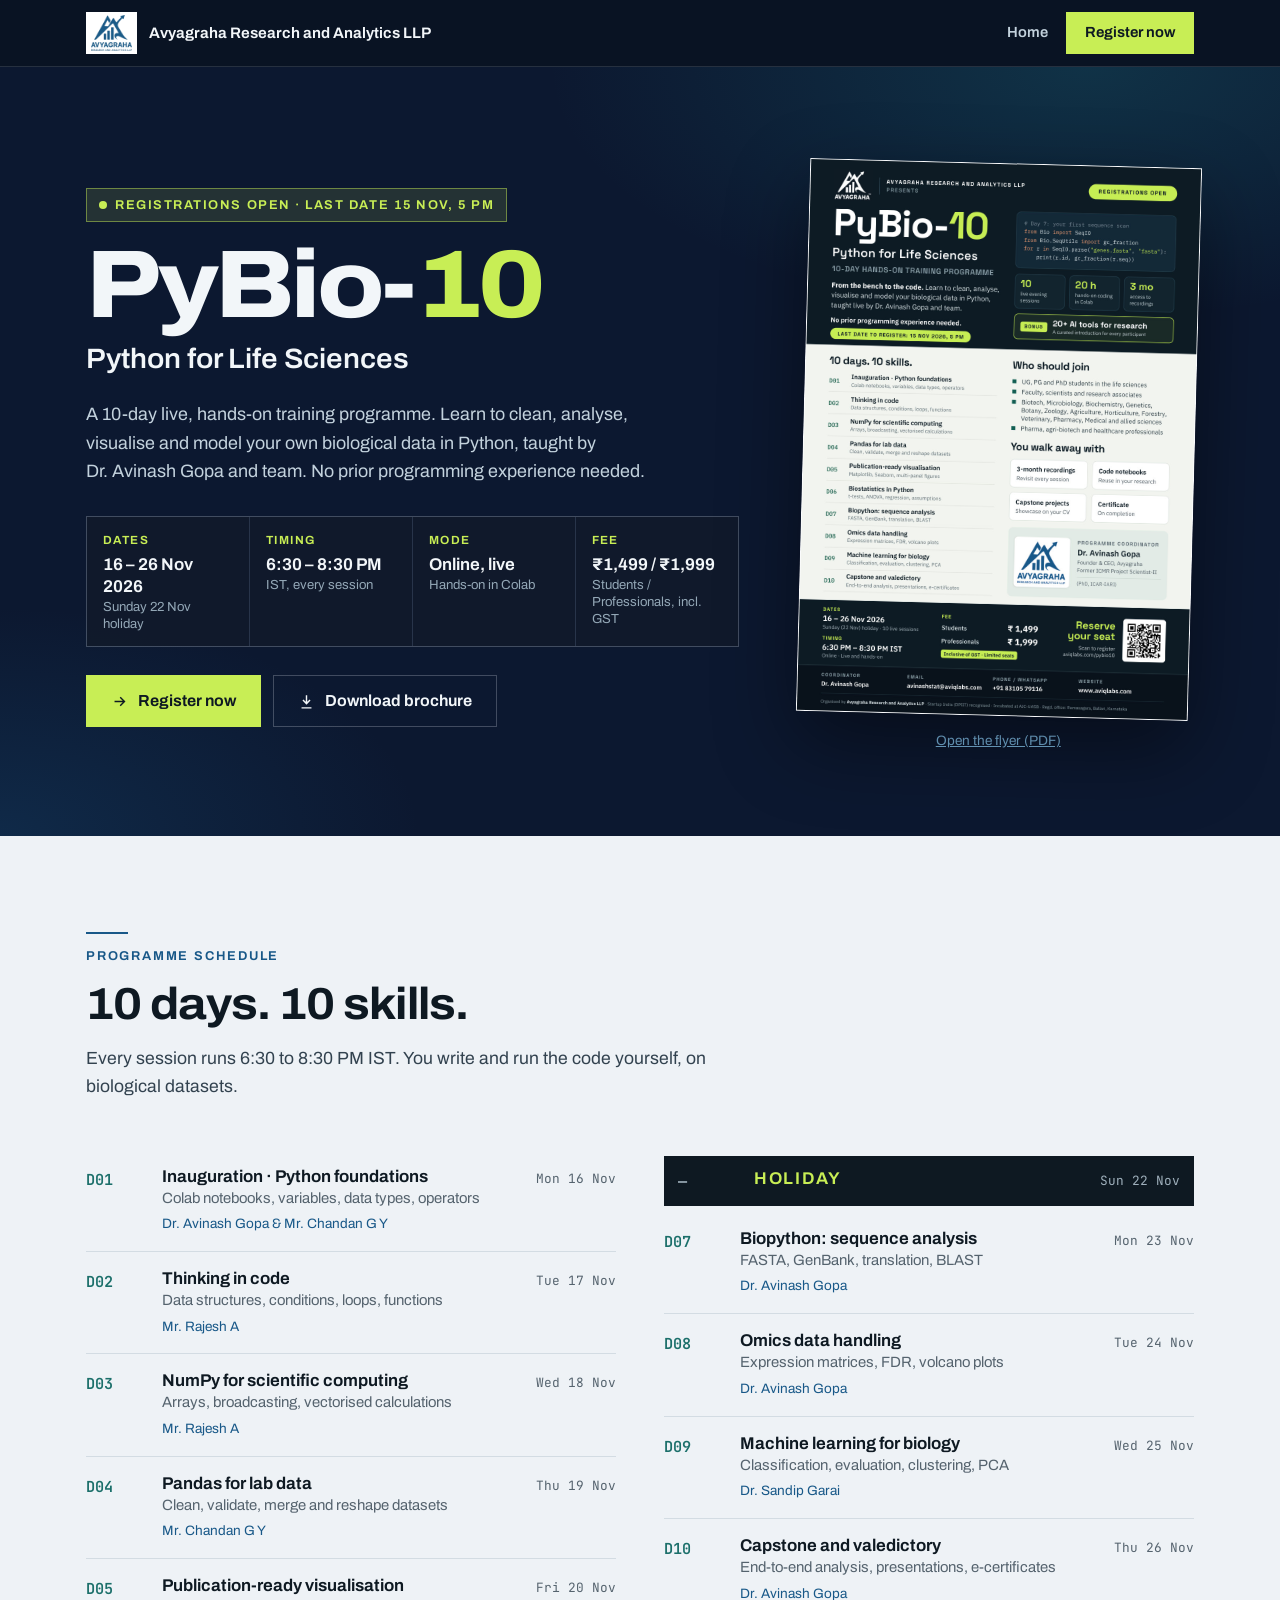
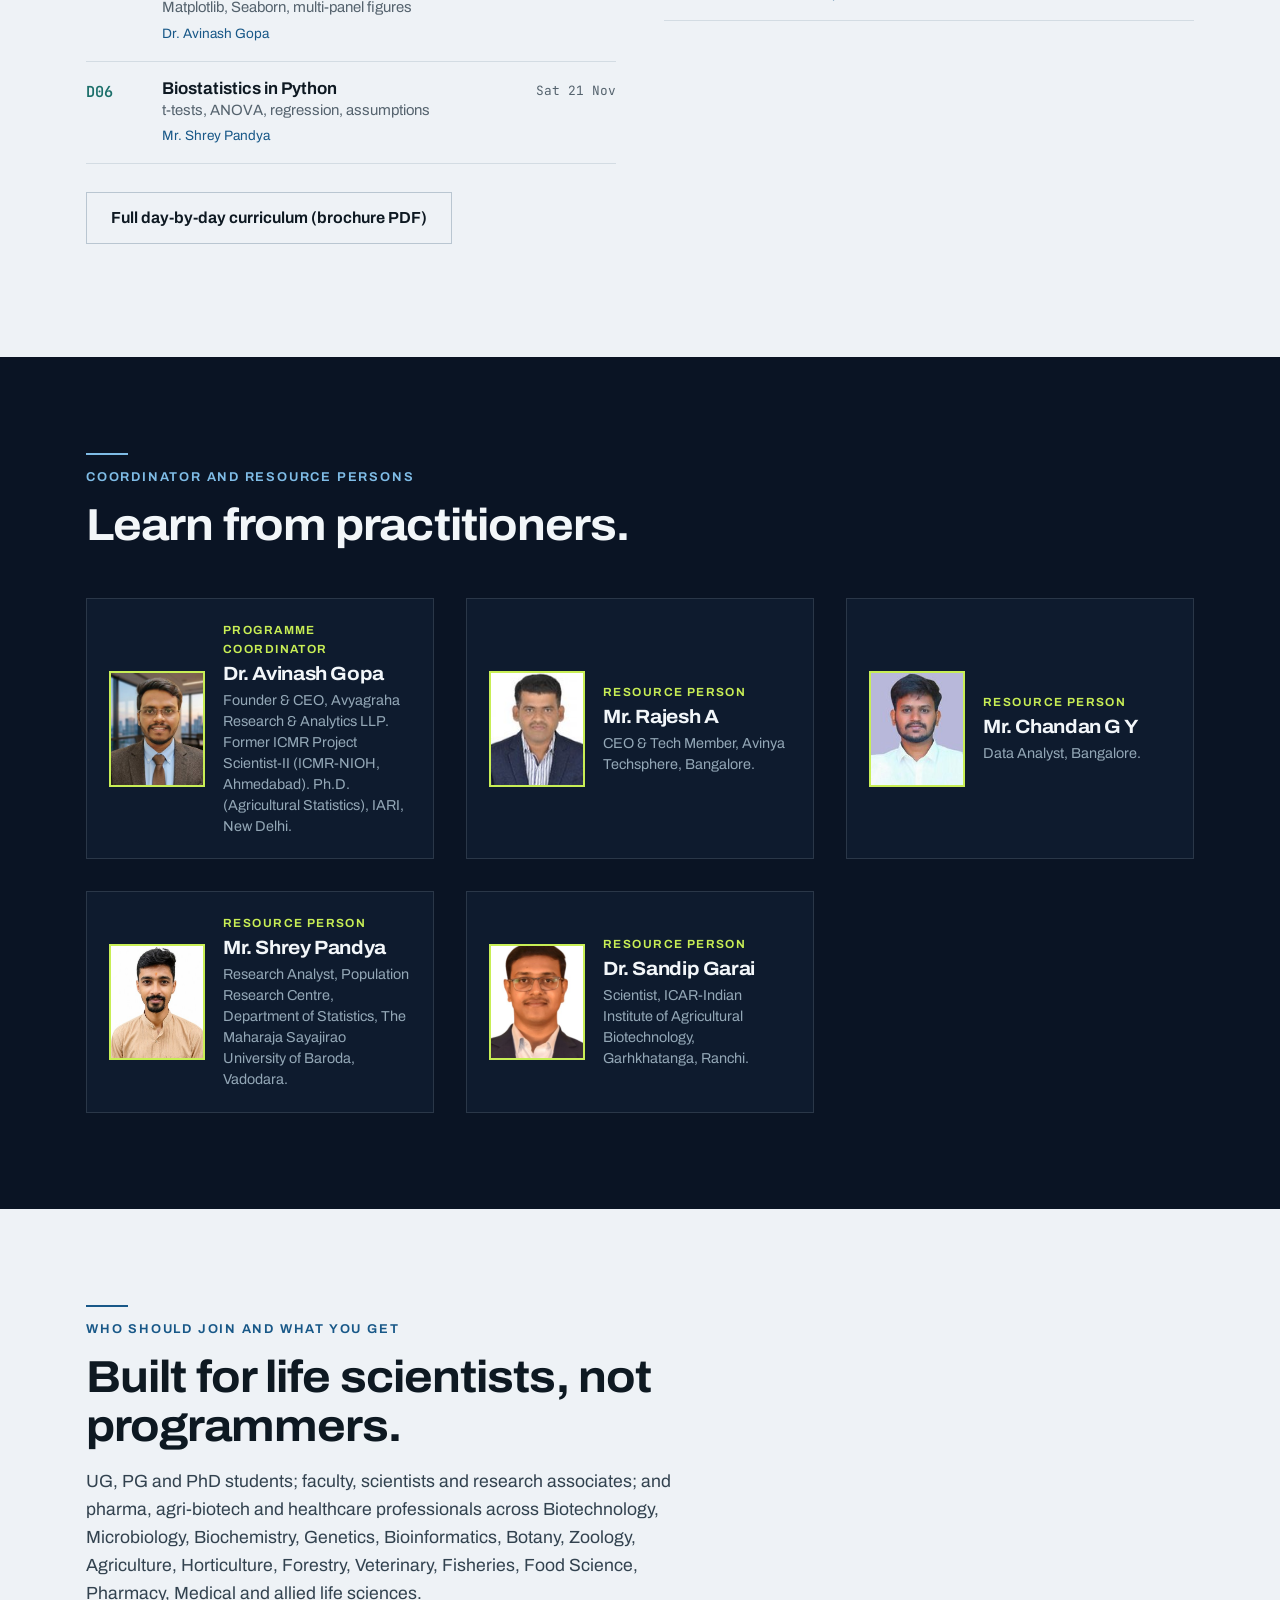
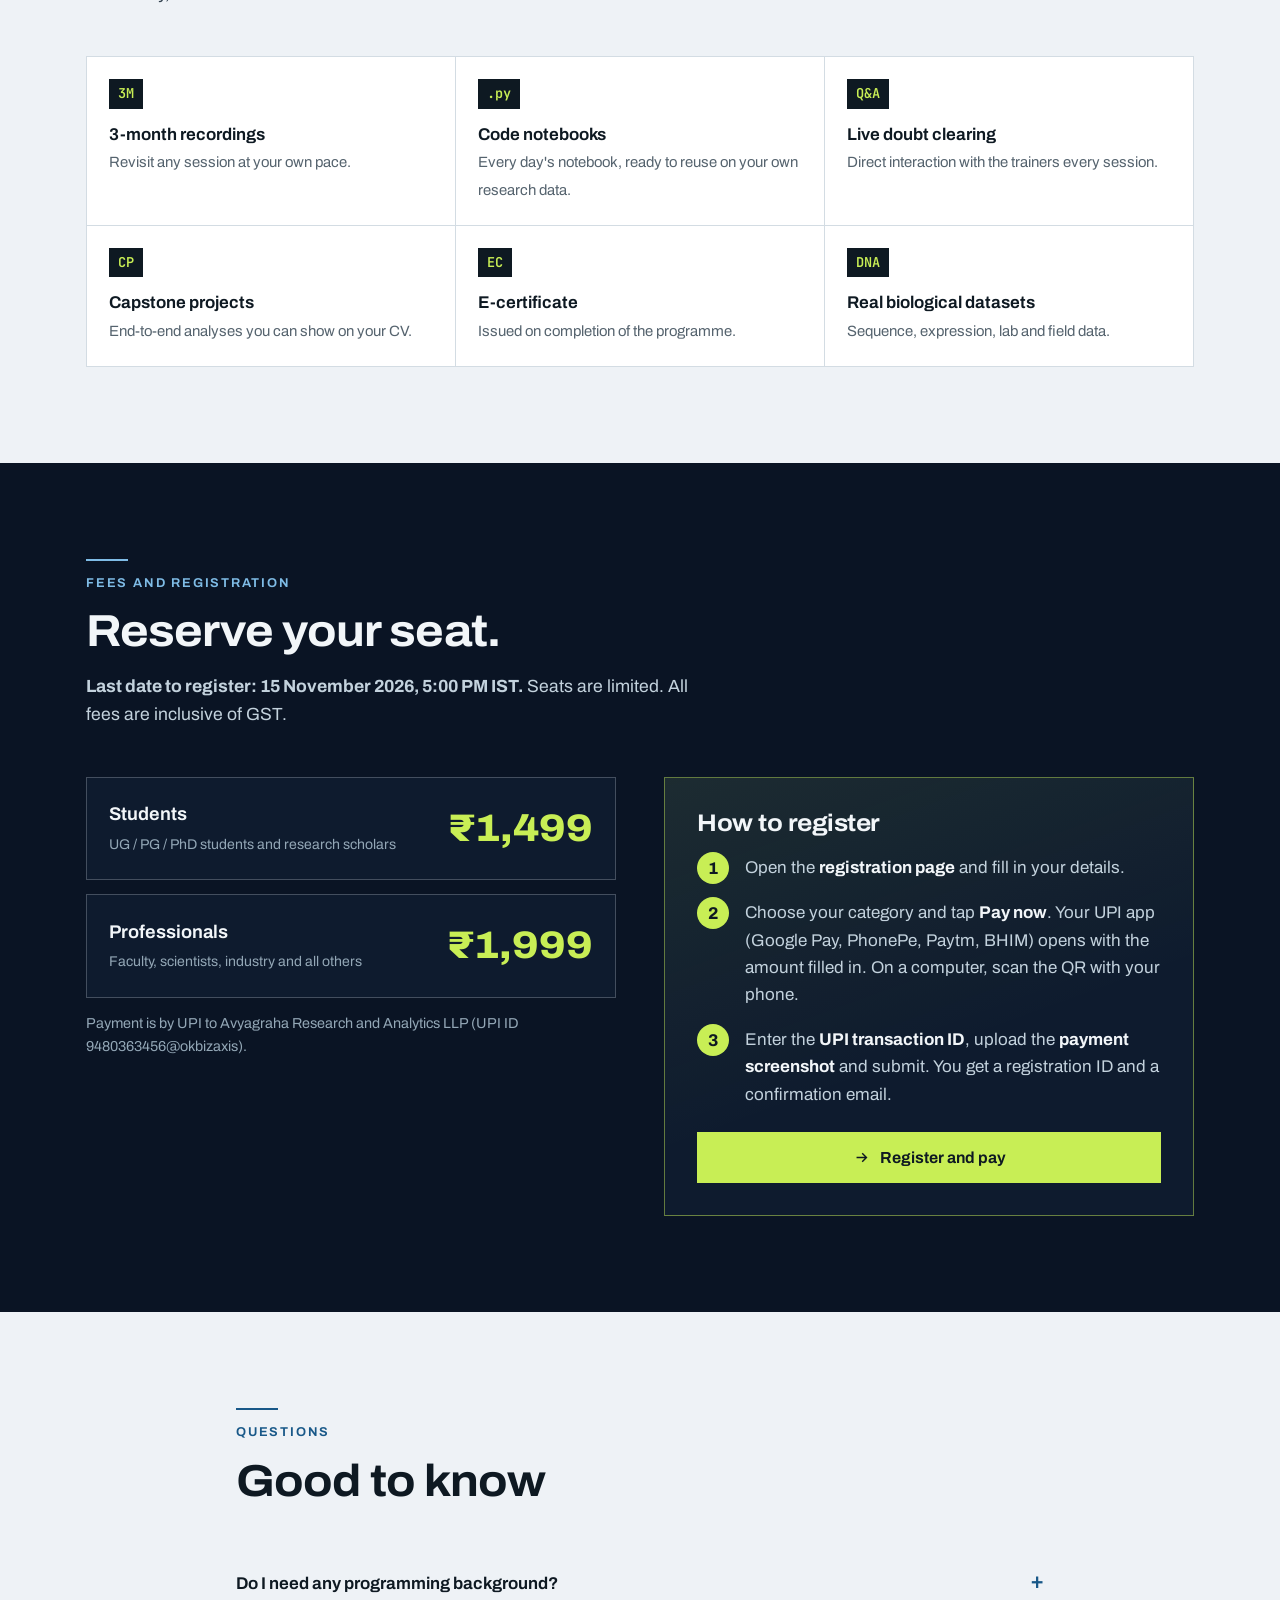
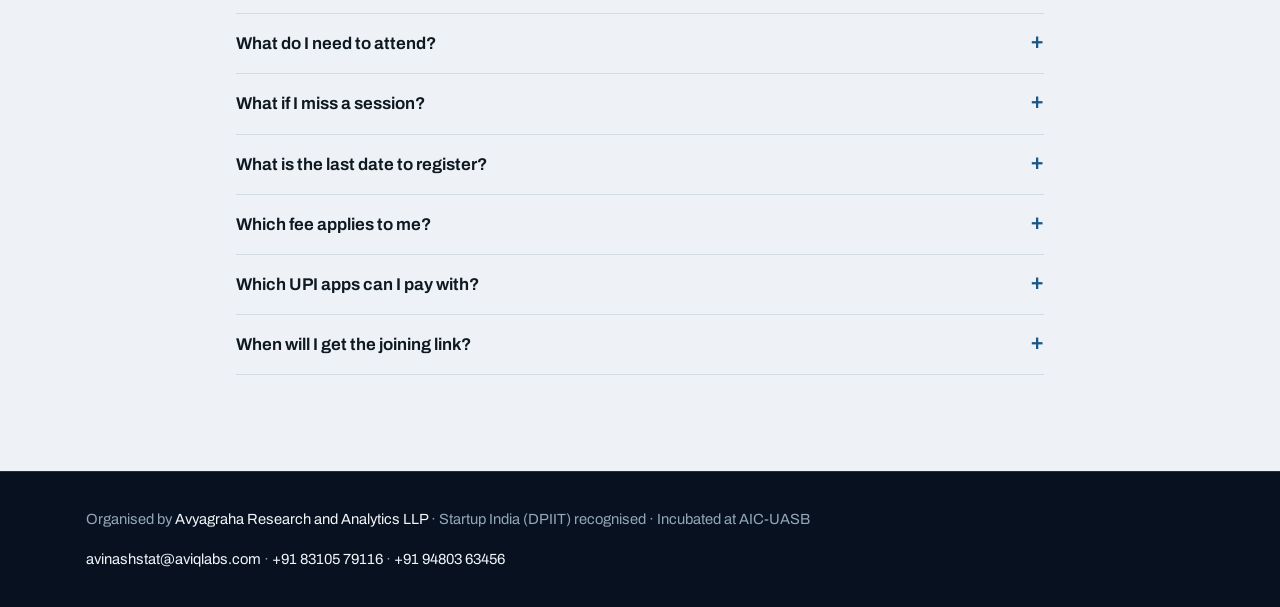
==== commit f1464a4e: "PyBio-10: headline line break, wider life-science department list, keep names and dates unbroken Co-" ====
--- a/pybio10/index.html
+++ b/pybio10/index.html
@@ -191,10 +191,10 @@
 <section class="hero">
   <div class="wrap hero-grid">
     <div>
-      <span class="badge"><i></i>Registrations open · Last date 15 Nov, 5 PM</span>
+      <span class="badge"><i></i>Registrations open · Last date 15&nbsp;Nov,&nbsp;5&nbsp;PM</span>
       <h1>PyBio-<span>10</span></h1>
       <div class="sub">Python for Life Sciences</div>
-      <p class="lead">A 10-day live, hands-on training programme. Learn to clean, analyse, visualise and model your own biological data in Python, taught by Dr. Avinash Gopa and team. No prior programming experience needed.</p>
+      <p class="lead">A 10-day live, hands-on training programme. Learn to clean, analyse, visualise and model your own biological data in Python, taught by Dr.&nbsp;Avinash&nbsp;Gopa and team. No prior programming experience needed.</p>
       <dl class="facts">
         <div><dt>Dates</dt><dd>16 – 26 Nov 2026<small>Sunday 22 Nov holiday</small></dd></div>
         <div><dt>Timing</dt><dd>6:30 – 8:30 PM<small>IST, every session</small></dd></div>
@@ -222,19 +222,19 @@
     </div>
     <div class="sched">
       <div>
-        <div class="day"><div class="d">D01</div><div><b>Inauguration · Python foundations</b><span>Colab notebooks, variables, data types, operators</span><em>Dr. Avinash Gopa &amp; Mr. Chandan G Y</em></div><time>Mon 16 Nov</time></div>
-        <div class="day"><div class="d">D02</div><div><b>Thinking in code</b><span>Data structures, conditions, loops, functions</span><em>Mr. Rajesh A</em></div><time>Tue 17 Nov</time></div>
-        <div class="day"><div class="d">D03</div><div><b>NumPy for scientific computing</b><span>Arrays, broadcasting, vectorised calculations</span><em>Mr. Rajesh A</em></div><time>Wed 18 Nov</time></div>
-        <div class="day"><div class="d">D04</div><div><b>Pandas for lab data</b><span>Clean, validate, merge and reshape datasets</span><em>Mr. Chandan G Y</em></div><time>Thu 19 Nov</time></div>
-        <div class="day"><div class="d">D05</div><div><b>Publication-ready visualisation</b><span>Matplotlib, Seaborn, multi-panel figures</span><em>Dr. Avinash Gopa</em></div><time>Fri 20 Nov</time></div>
-        <div class="day"><div class="d">D06</div><div><b>Biostatistics in Python</b><span>t-tests, ANOVA, regression, assumptions</span><em>Mr. Shrey Pandya</em></div><time>Sat 21 Nov</time></div>
+        <div class="day"><div class="d">D01</div><div><b>Inauguration · Python foundations</b><span>Colab notebooks, variables, data types, operators</span><em>Dr.&nbsp;Avinash&nbsp;Gopa &amp; Mr.&nbsp;Chandan&nbsp;G Y</em></div><time>Mon 16 Nov</time></div>
+        <div class="day"><div class="d">D02</div><div><b>Thinking in code</b><span>Data structures, conditions, loops, functions</span><em>Mr.&nbsp;Rajesh&nbsp;A</em></div><time>Tue 17 Nov</time></div>
+        <div class="day"><div class="d">D03</div><div><b>NumPy for scientific computing</b><span>Arrays, broadcasting, vectorised calculations</span><em>Mr.&nbsp;Rajesh&nbsp;A</em></div><time>Wed 18 Nov</time></div>
+        <div class="day"><div class="d">D04</div><div><b>Pandas for lab data</b><span>Clean, validate, merge and reshape datasets</span><em>Mr.&nbsp;Chandan&nbsp;G Y</em></div><time>Thu 19 Nov</time></div>
+        <div class="day"><div class="d">D05</div><div><b>Publication-ready visualisation</b><span>Matplotlib, Seaborn, multi-panel figures</span><em>Dr.&nbsp;Avinash&nbsp;Gopa</em></div><time>Fri 20 Nov</time></div>
+        <div class="day"><div class="d">D06</div><div><b>Biostatistics in Python</b><span>t-tests, ANOVA, regression, assumptions</span><em>Mr.&nbsp;Shrey&nbsp;Pandya</em></div><time>Sat 21 Nov</time></div>
       </div>
       <div>
         <div class="day hol"><div class="d">—</div><div><b>HOLIDAY</b></div><time>Sun 22 Nov</time></div>
-        <div class="day"><div class="d">D07</div><div><b>Biopython: sequence analysis</b><span>FASTA, GenBank, translation, BLAST</span><em>Dr. Avinash Gopa</em></div><time>Mon 23 Nov</time></div>
-        <div class="day"><div class="d">D08</div><div><b>Omics data handling</b><span>Expression matrices, FDR, volcano plots</span><em>Dr. Avinash Gopa</em></div><time>Tue 24 Nov</time></div>
-        <div class="day"><div class="d">D09</div><div><b>Machine learning for biology</b><span>Classification, evaluation, clustering, PCA</span><em>Dr. Sandip Garai</em></div><time>Wed 25 Nov</time></div>
-        <div class="day"><div class="d">D10</div><div><b>Capstone and valedictory</b><span>End-to-end analysis, presentations, e-certificates</span><em>Dr. Avinash Gopa</em></div><time>Thu 26 Nov</time></div>
+        <div class="day"><div class="d">D07</div><div><b>Biopython: sequence analysis</b><span>FASTA, GenBank, translation, BLAST</span><em>Dr.&nbsp;Avinash&nbsp;Gopa</em></div><time>Mon 23 Nov</time></div>
+        <div class="day"><div class="d">D08</div><div><b>Omics data handling</b><span>Expression matrices, FDR, volcano plots</span><em>Dr.&nbsp;Avinash&nbsp;Gopa</em></div><time>Tue 24 Nov</time></div>
+        <div class="day"><div class="d">D09</div><div><b>Machine learning for biology</b><span>Classification, evaluation, clustering, PCA</span><em>Dr.&nbsp;Sandip&nbsp;Garai</em></div><time>Wed 25 Nov</time></div>
+        <div class="day"><div class="d">D10</div><div><b>Capstone and valedictory</b><span>End-to-end analysis, presentations, e-certificates</span><em>Dr.&nbsp;Avinash&nbsp;Gopa</em></div><time>Thu 26 Nov</time></div>
       </div>
     </div>
     <p style="margin-top:28px"><a class="btn btn-line" href="PyBio-10-Brochure.pdf" download="PyBio-10-Brochure.pdf" type="application/pdf">Full day-by-day curriculum (brochure PDF)</a></p>
@@ -248,11 +248,11 @@
       <h2>Learn from practitioners.</h2>
     </div>
     <div class="people">
-      <div class="person"><img src="avinash.jpg" width="360" height="420" loading="lazy" alt="Dr. Avinash Gopa"><div><div class="role">Programme coordinator</div><h3>Dr. Avinash Gopa</h3><p>Founder &amp; CEO, Avyagraha Research &amp; Analytics LLP. Former ICMR Project Scientist-II (ICMR-NIOH, Ahmedabad). Ph.D. (Agricultural Statistics), IARI, New Delhi.</p></div></div>
-      <div class="person"><img src="rajesh.jpg" width="112" height="141" loading="lazy" alt="Mr. Rajesh A"><div><div class="role">Resource person</div><h3>Mr. Rajesh A</h3><p>CEO &amp; Tech Member, Avinya Techsphere, Bangalore.</p></div></div>
-      <div class="person"><img src="chandan.jpg" width="145" height="181" loading="lazy" alt="Mr. Chandan G Y"><div><div class="role">Resource person</div><h3>Mr. Chandan G Y</h3><p>Data Analyst, Bangalore.</p></div></div>
-      <div class="person"><img src="shrey.jpg" width="360" height="464" loading="lazy" alt="Mr. Shrey Pandya"><div><div class="role">Resource person</div><h3>Mr. Shrey Pandya</h3><p>Research Analyst, Population Research Centre, Department of Statistics, The Maharaja Sayajirao University of Baroda, Vadodara.</p></div></div>
-      <div class="person"><img src="sandip.jpg" width="360" height="424" loading="lazy" alt="Dr. Sandip Garai"><div><div class="role">Resource person</div><h3>Dr. Sandip Garai</h3><p>Scientist, ICAR-Indian Institute of Agricultural Biotechnology, Garhkhatanga, Ranchi.</p></div></div>
+      <div class="person"><img src="avinash.jpg" width="360" height="420" loading="lazy" alt="Dr. Avinash Gopa"><div><div class="role">Programme coordinator</div><h3>Dr.&nbsp;Avinash&nbsp;Gopa</h3><p>Founder &amp; CEO, Avyagraha Research &amp; Analytics LLP. Former ICMR Project Scientist-II (ICMR-NIOH, Ahmedabad). Ph.D. (Agricultural Statistics), IARI, New Delhi.</p></div></div>
+      <div class="person"><img src="rajesh.jpg" width="112" height="141" loading="lazy" alt="Mr. Rajesh A"><div><div class="role">Resource person</div><h3>Mr.&nbsp;Rajesh&nbsp;A</h3><p>CEO &amp; Tech Member, Avinya Techsphere, Bangalore.</p></div></div>
+      <div class="person"><img src="chandan.jpg" width="145" height="181" loading="lazy" alt="Mr. Chandan G Y"><div><div class="role">Resource person</div><h3>Mr.&nbsp;Chandan&nbsp;G Y</h3><p>Data Analyst, Bangalore.</p></div></div>
+      <div class="person"><img src="shrey.jpg" width="360" height="464" loading="lazy" alt="Mr. Shrey Pandya"><div><div class="role">Resource person</div><h3>Mr.&nbsp;Shrey&nbsp;Pandya</h3><p>Research Analyst, Population Research Centre, Department of Statistics, The Maharaja Sayajirao University of Baroda, Vadodara.</p></div></div>
+      <div class="person"><img src="sandip.jpg" width="360" height="424" loading="lazy" alt="Dr. Sandip Garai"><div><div class="role">Resource person</div><h3>Dr.&nbsp;Sandip&nbsp;Garai</h3><p>Scientist, ICAR-Indian Institute of Agricultural Biotechnology, Garhkhatanga, Ranchi.</p></div></div>
     </div>
   </div>
 </section>
@@ -261,8 +261,8 @@
   <div class="wrap">
     <div class="sec-head">
       <span class="kick">Who should join and what you get</span>
-      <h2>Built for life scientists, not programmers.</h2>
-      <p>UG, PG and PhD students; faculty, scientists and research associates; and pharma, agri-biotech and healthcare professionals across Biotechnology, Microbiology, Biochemistry, Genetics, Agriculture, Pharmacy and Medical Sciences.</p>
+      <h2>Built for life&nbsp;scientists, not programmers.</h2>
+      <p>UG, PG and PhD students; faculty, scientists and research associates; and pharma, agri-biotech and healthcare professionals across Biotechnology, Microbiology, Biochemistry, Genetics, Bioinformatics, Botany, Zoology, Agriculture, Horticulture, Forestry, Veterinary, Fisheries, Food Science, Pharmacy, Medical and allied life sciences.</p>
     </div>
     <div class="take">
       <div class="tk"><div class="ic">3M</div><b>3-month recordings</b><span>Revisit any session at your own pace.</span></div>
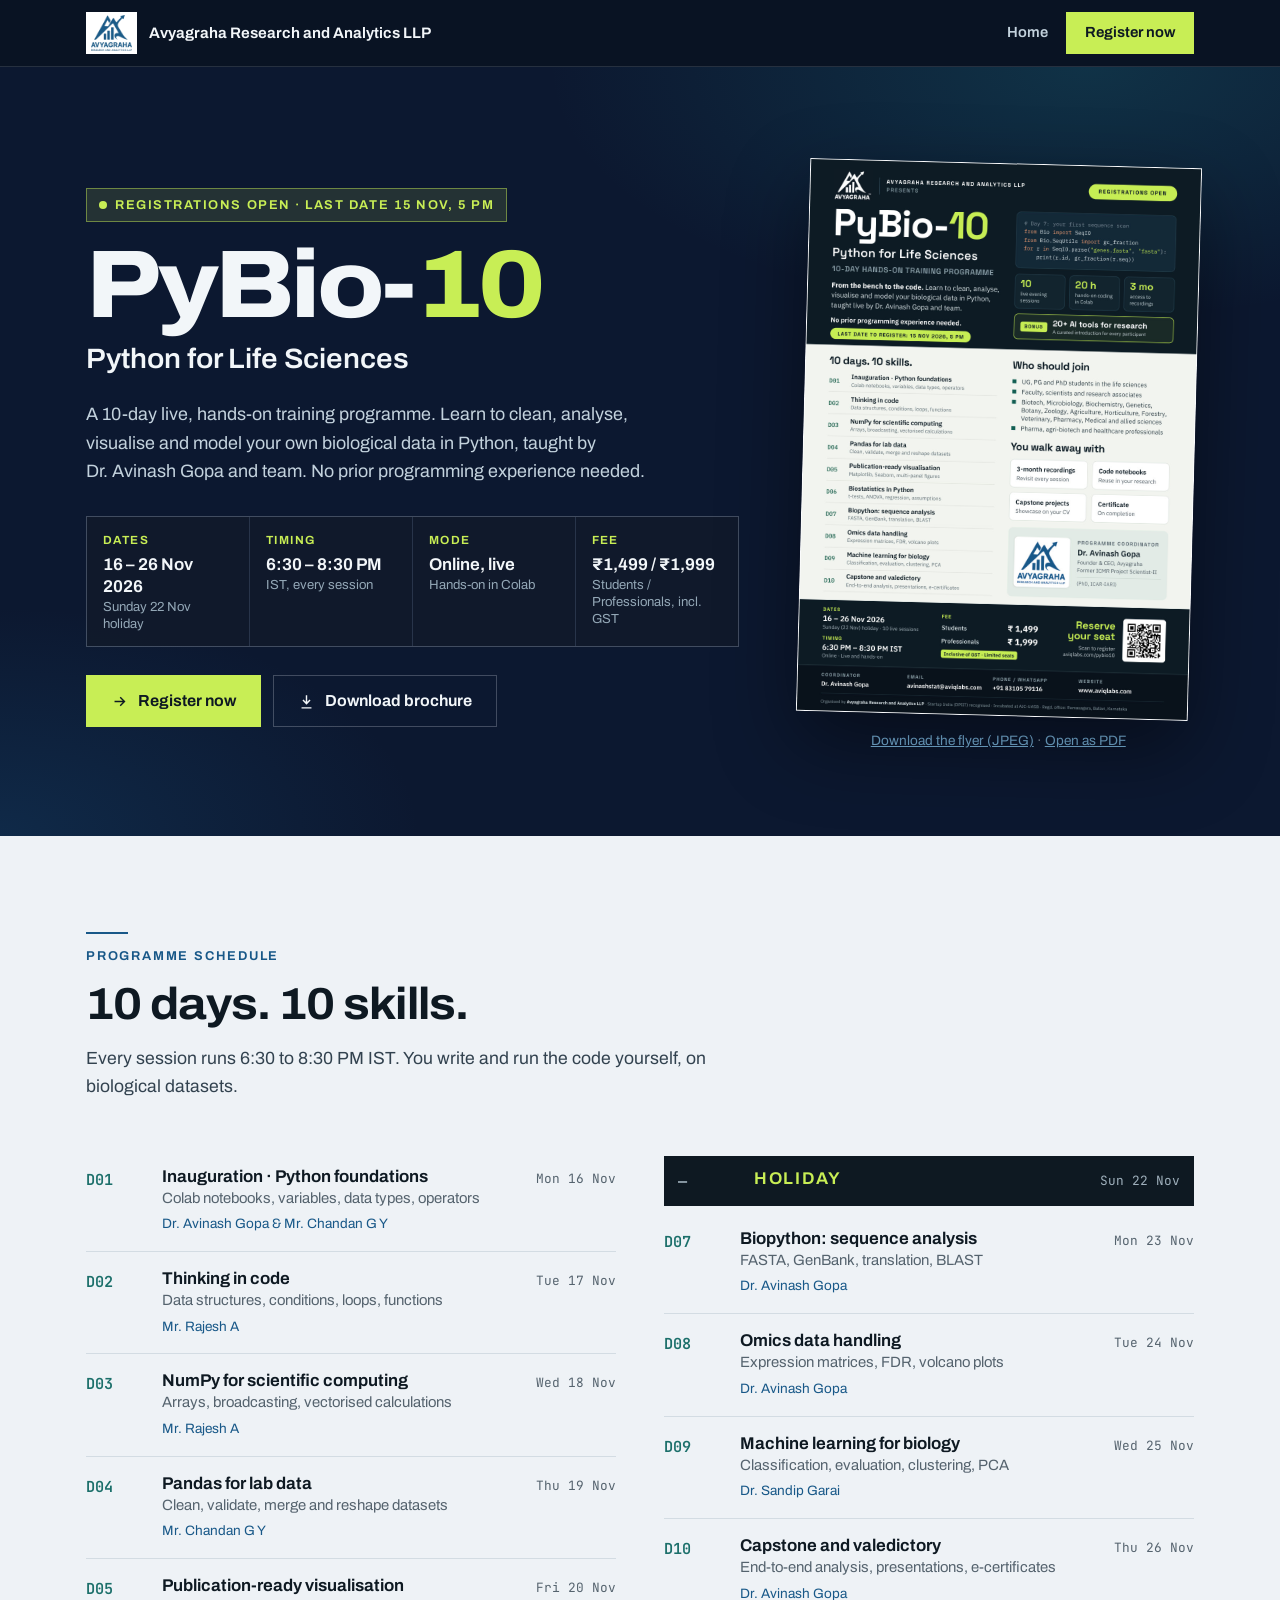
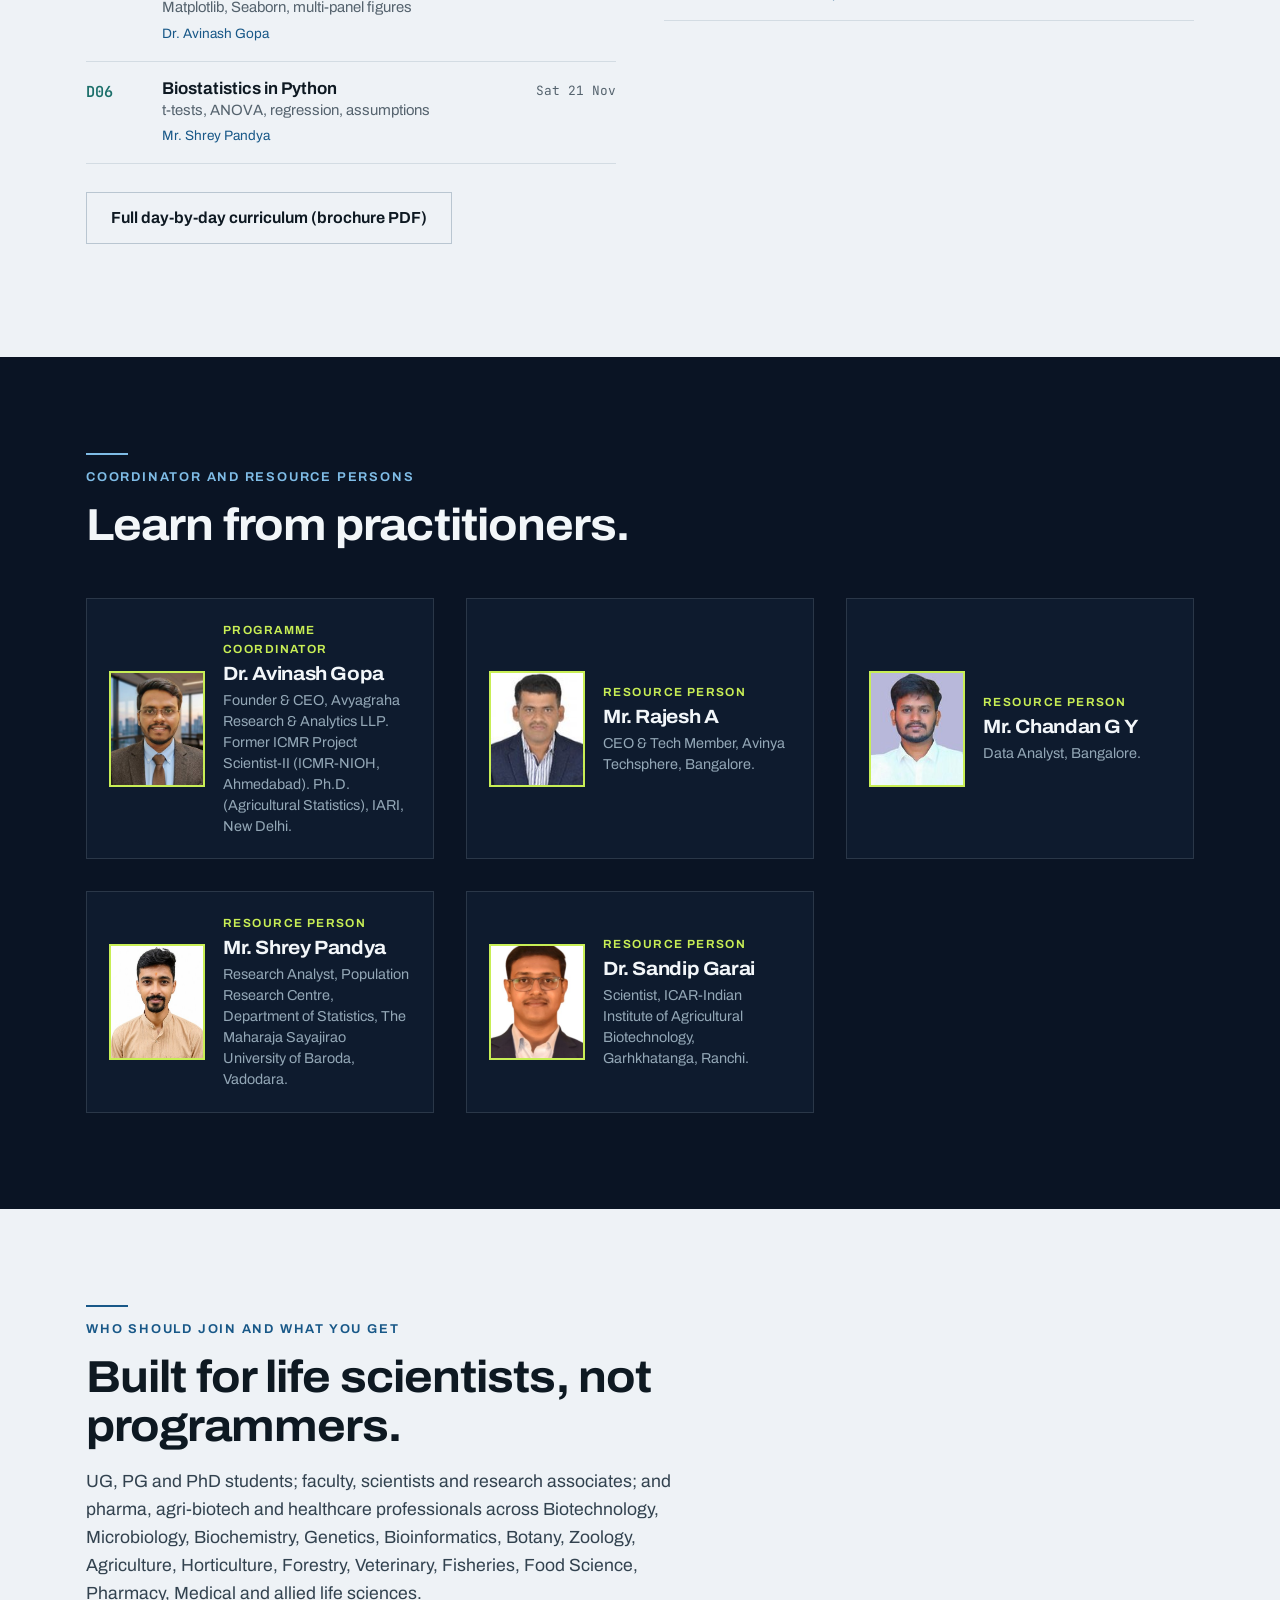
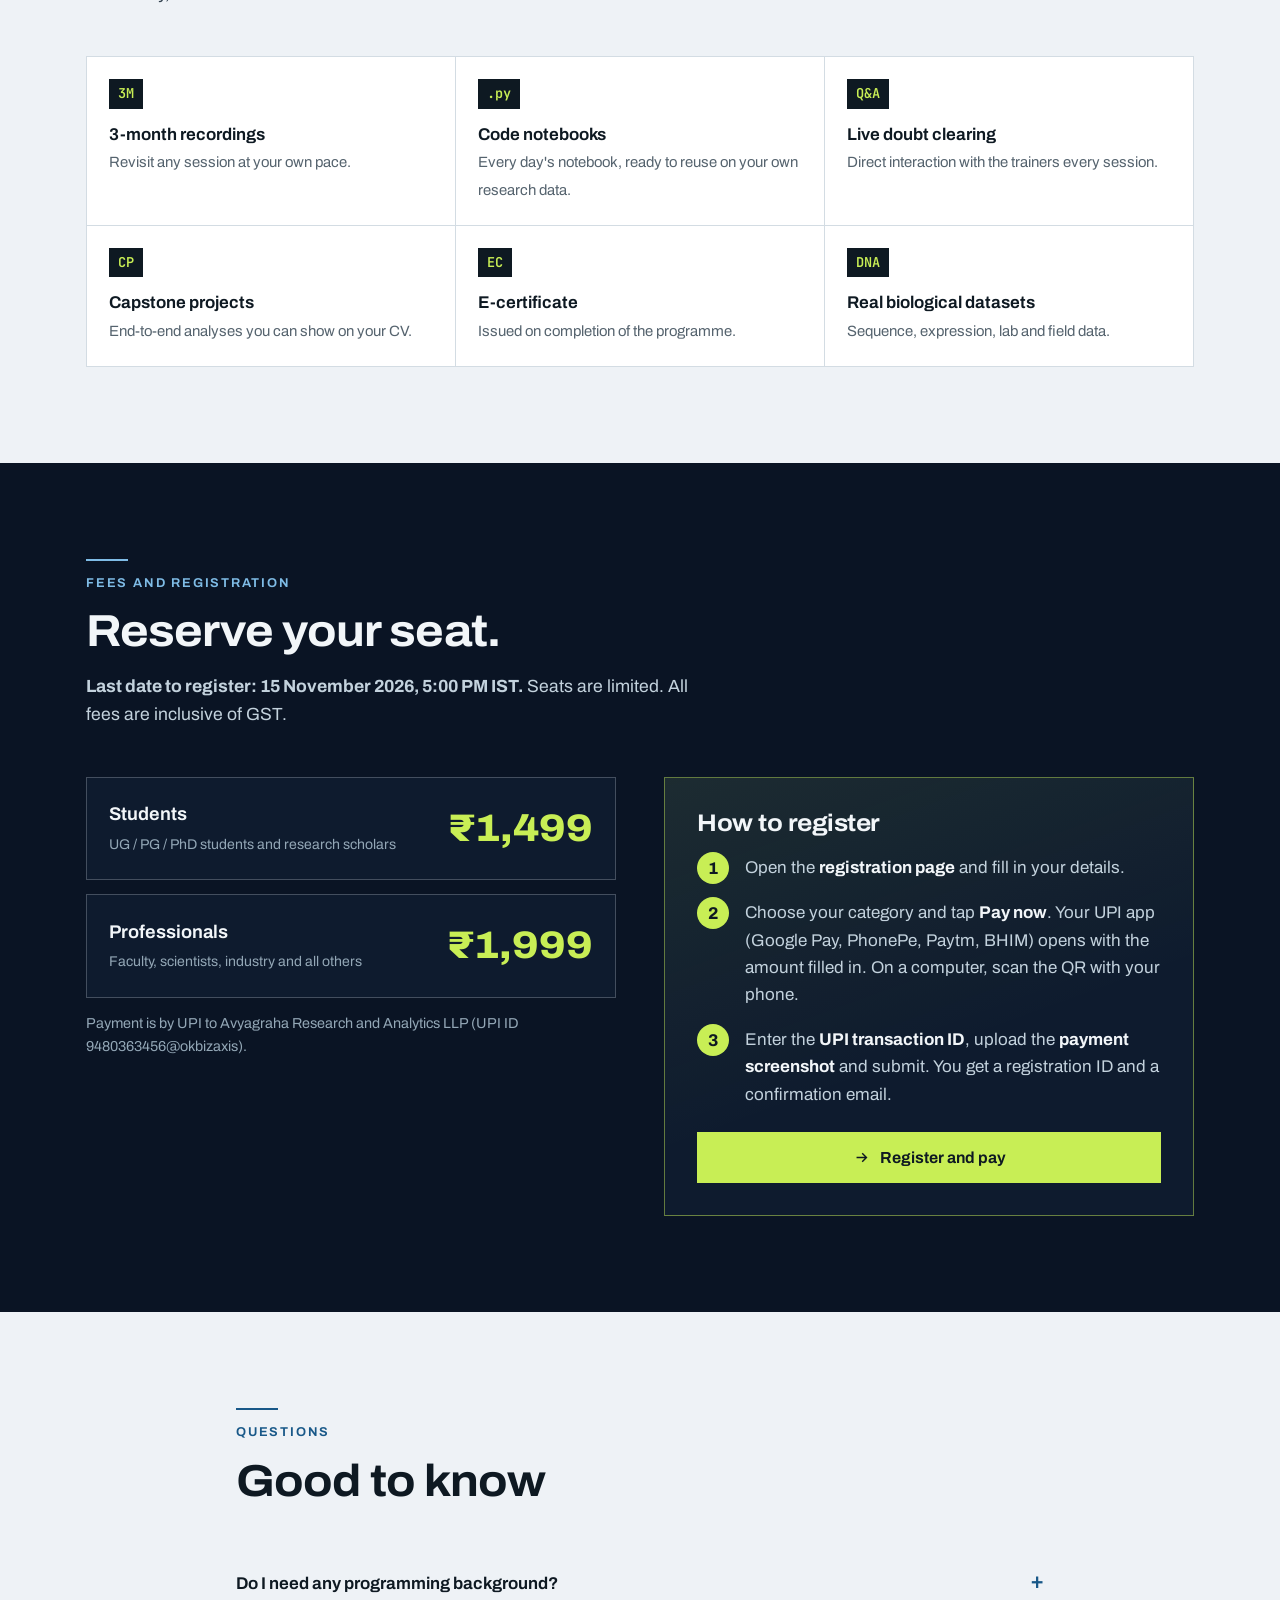
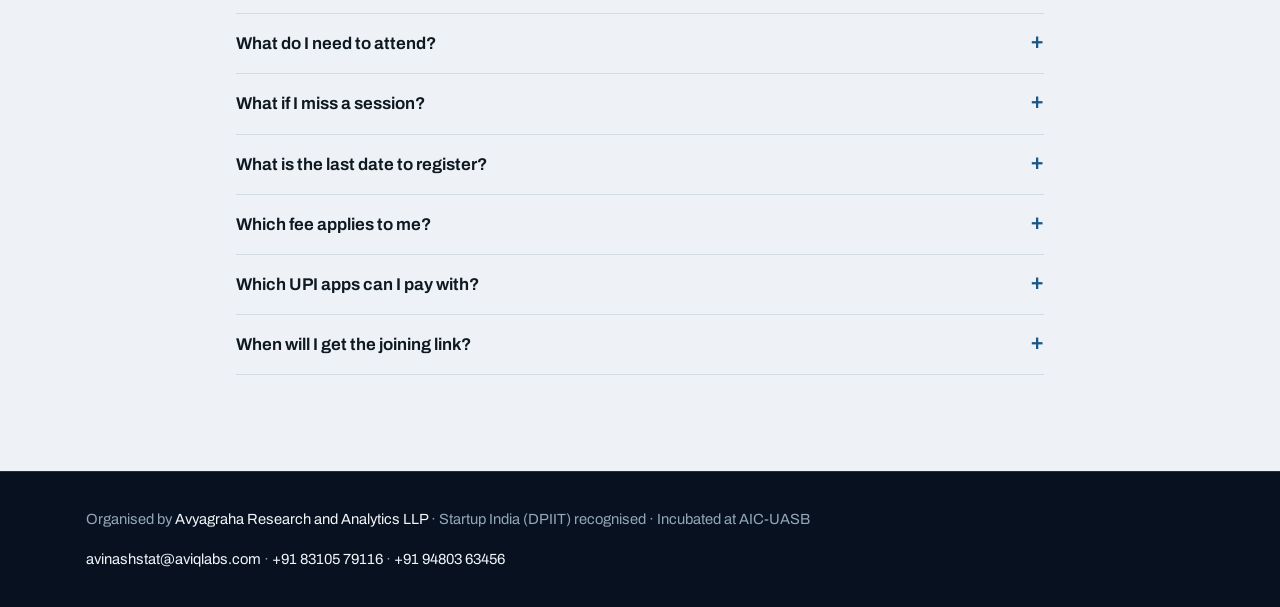
==== commit ffc7b93a: "PyBio-10: download pages for brochure (PDF) and flyer (JPEG) /pybio10/brochure/ and /pybio10/flyer/ " ====
--- a/pybio10/index.html
+++ b/pybio10/index.html
@@ -208,7 +208,7 @@
     </div>
     <div>
       <a href="PyBio-10-Flyer.pdf" target="_blank" rel="noopener"><img class="flyer" src="flyer.jpg" width="1000" height="1414" alt="PyBio-10 flyer: Python for Life Sciences, 16 to 26 November 2026"></a>
-      <div class="flyer-cap"><a href="PyBio-10-Flyer.pdf" target="_blank" rel="noopener">Open the flyer (PDF)</a></div>
+      <div class="flyer-cap"><a href="PyBio-10-Flyer.jpg" download="PyBio-10-Flyer.jpg" type="image/jpeg">Download the flyer (JPEG)</a> · <a href="PyBio-10-Flyer.pdf" target="_blank" rel="noopener">Open as PDF</a></div>
     </div>
   </div>
 </section>
